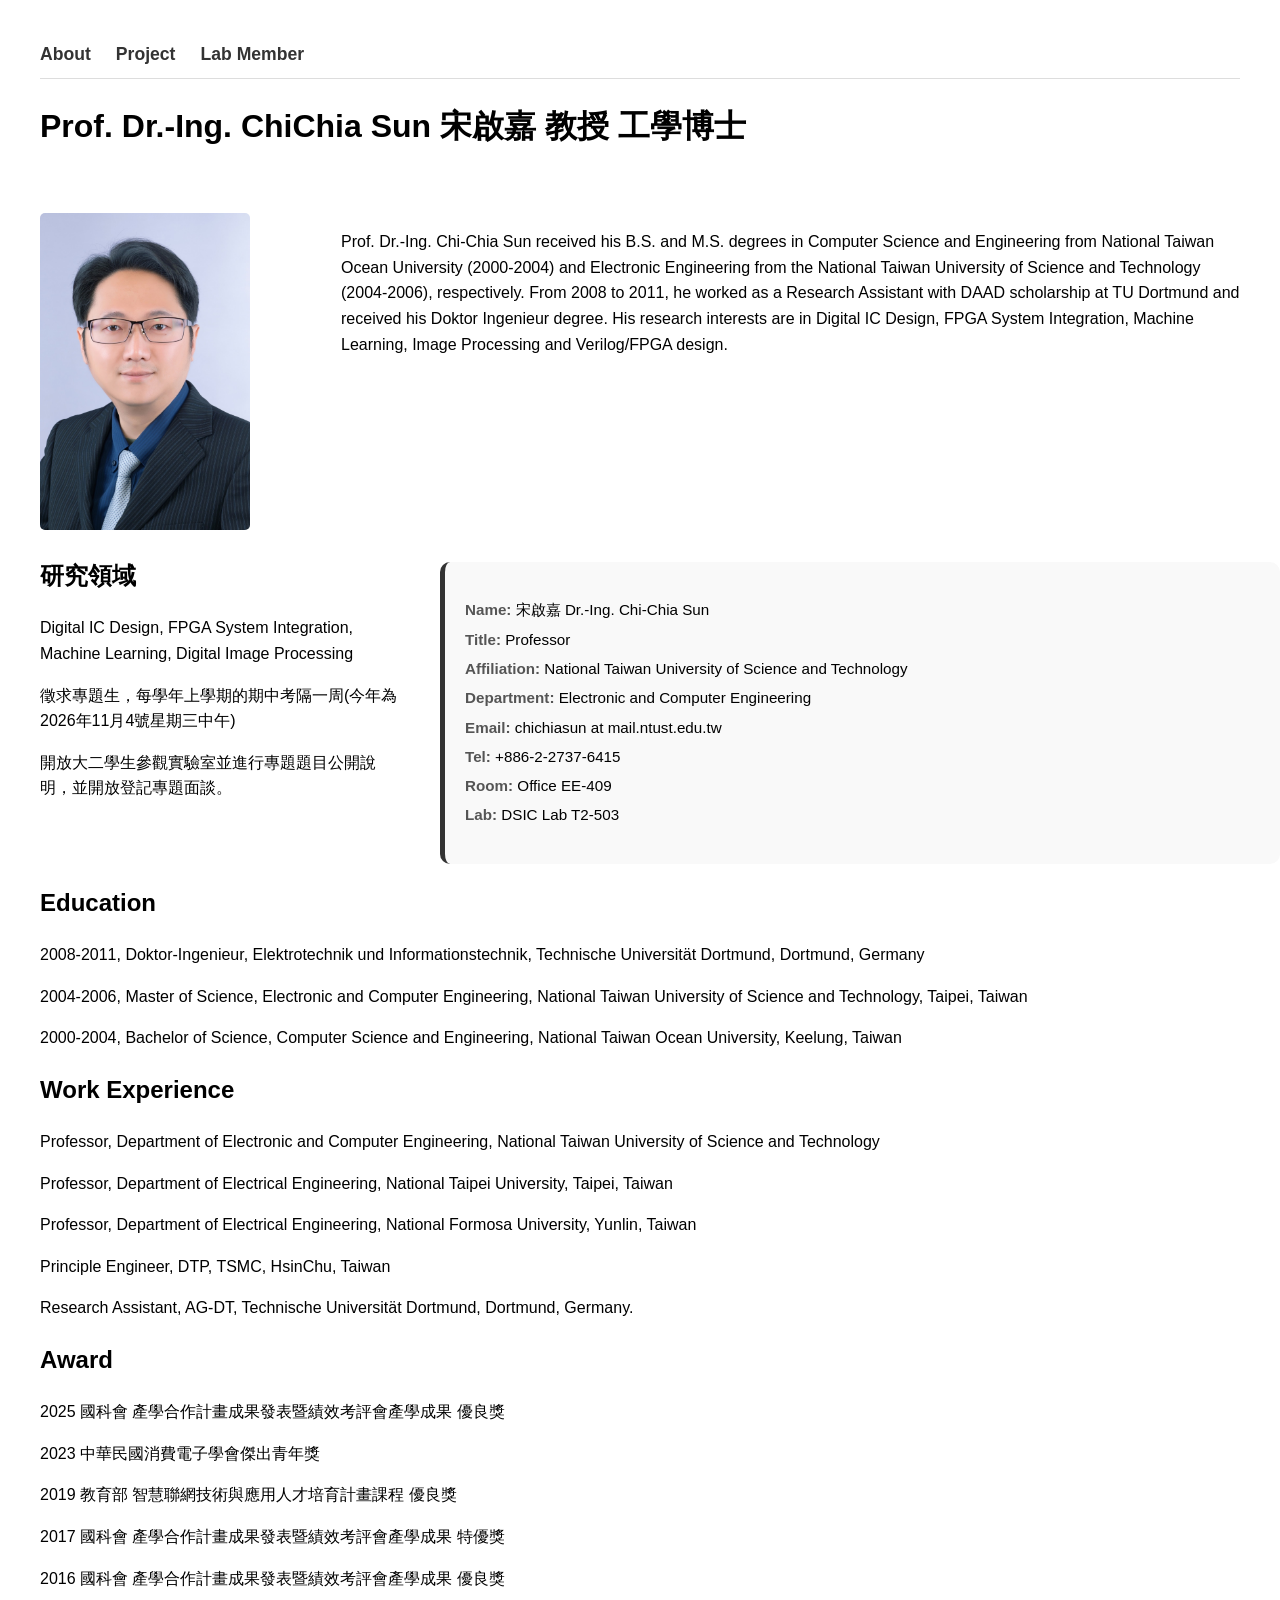
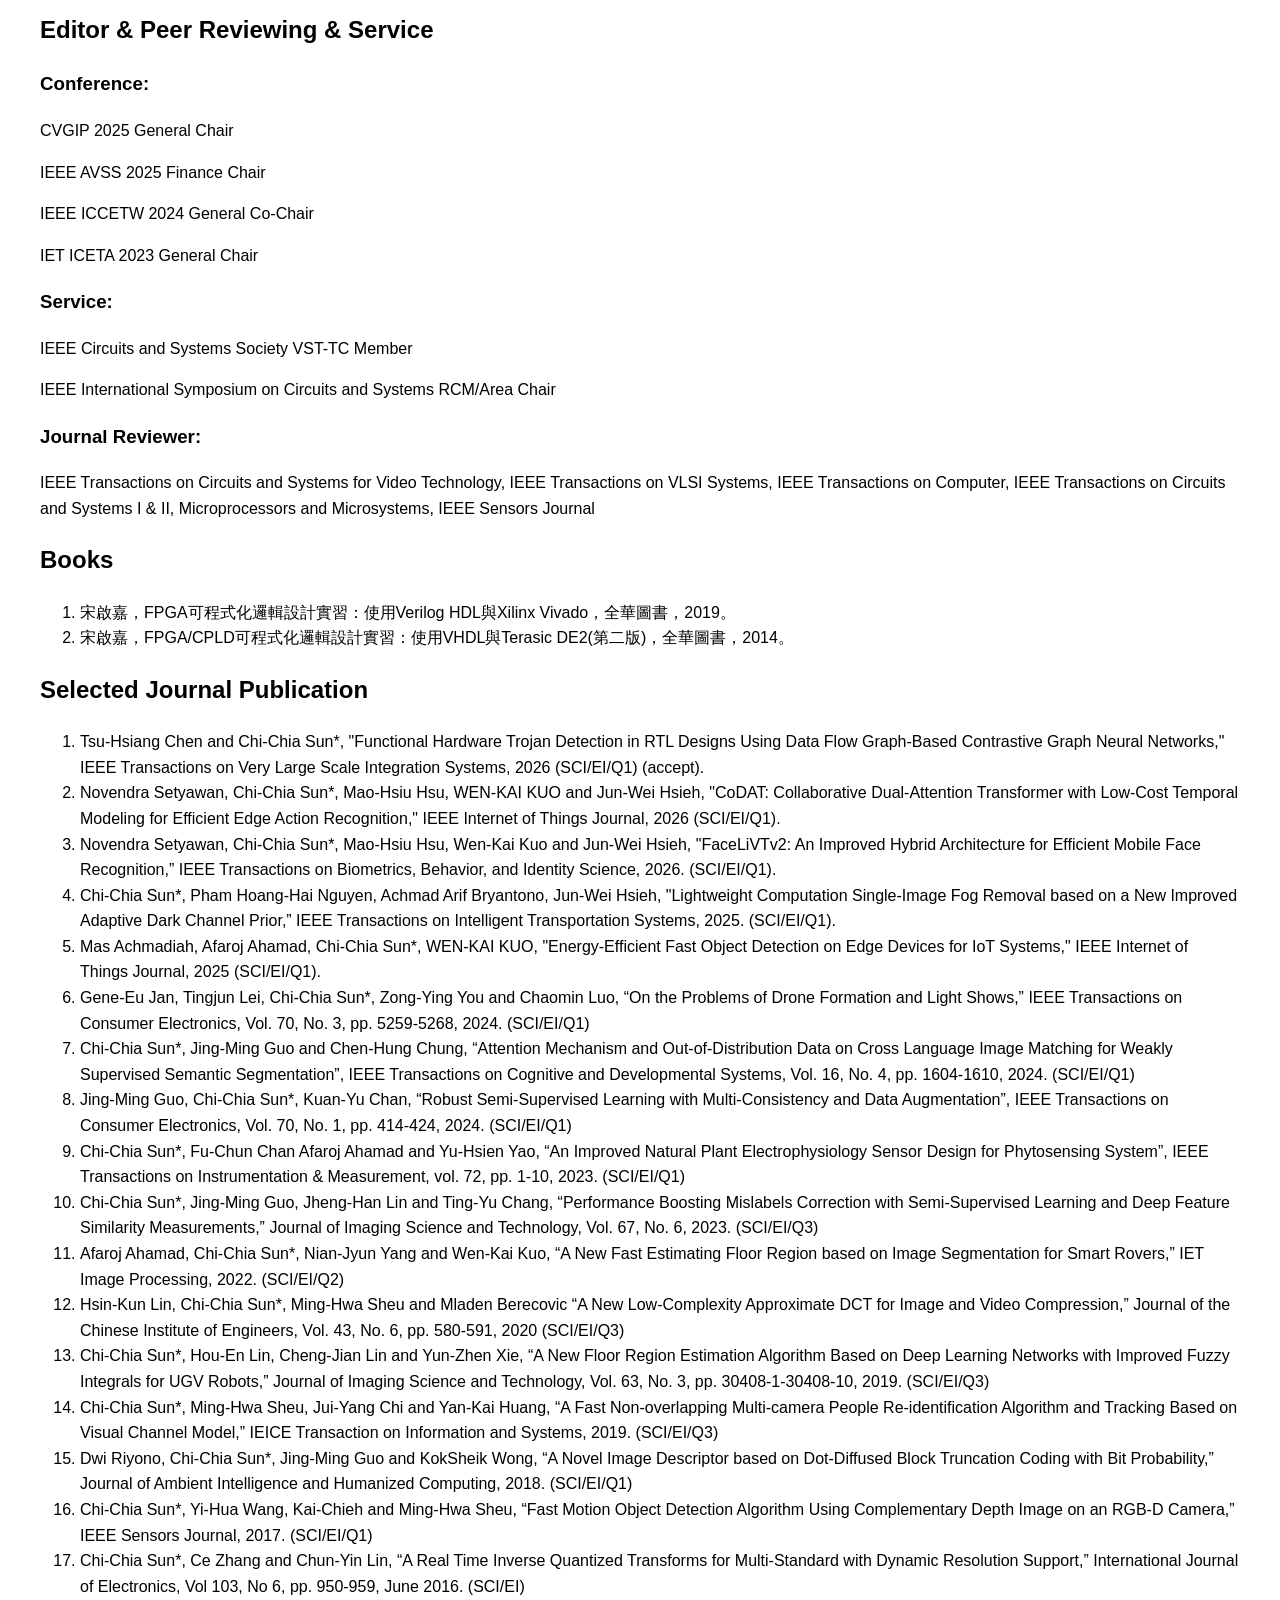
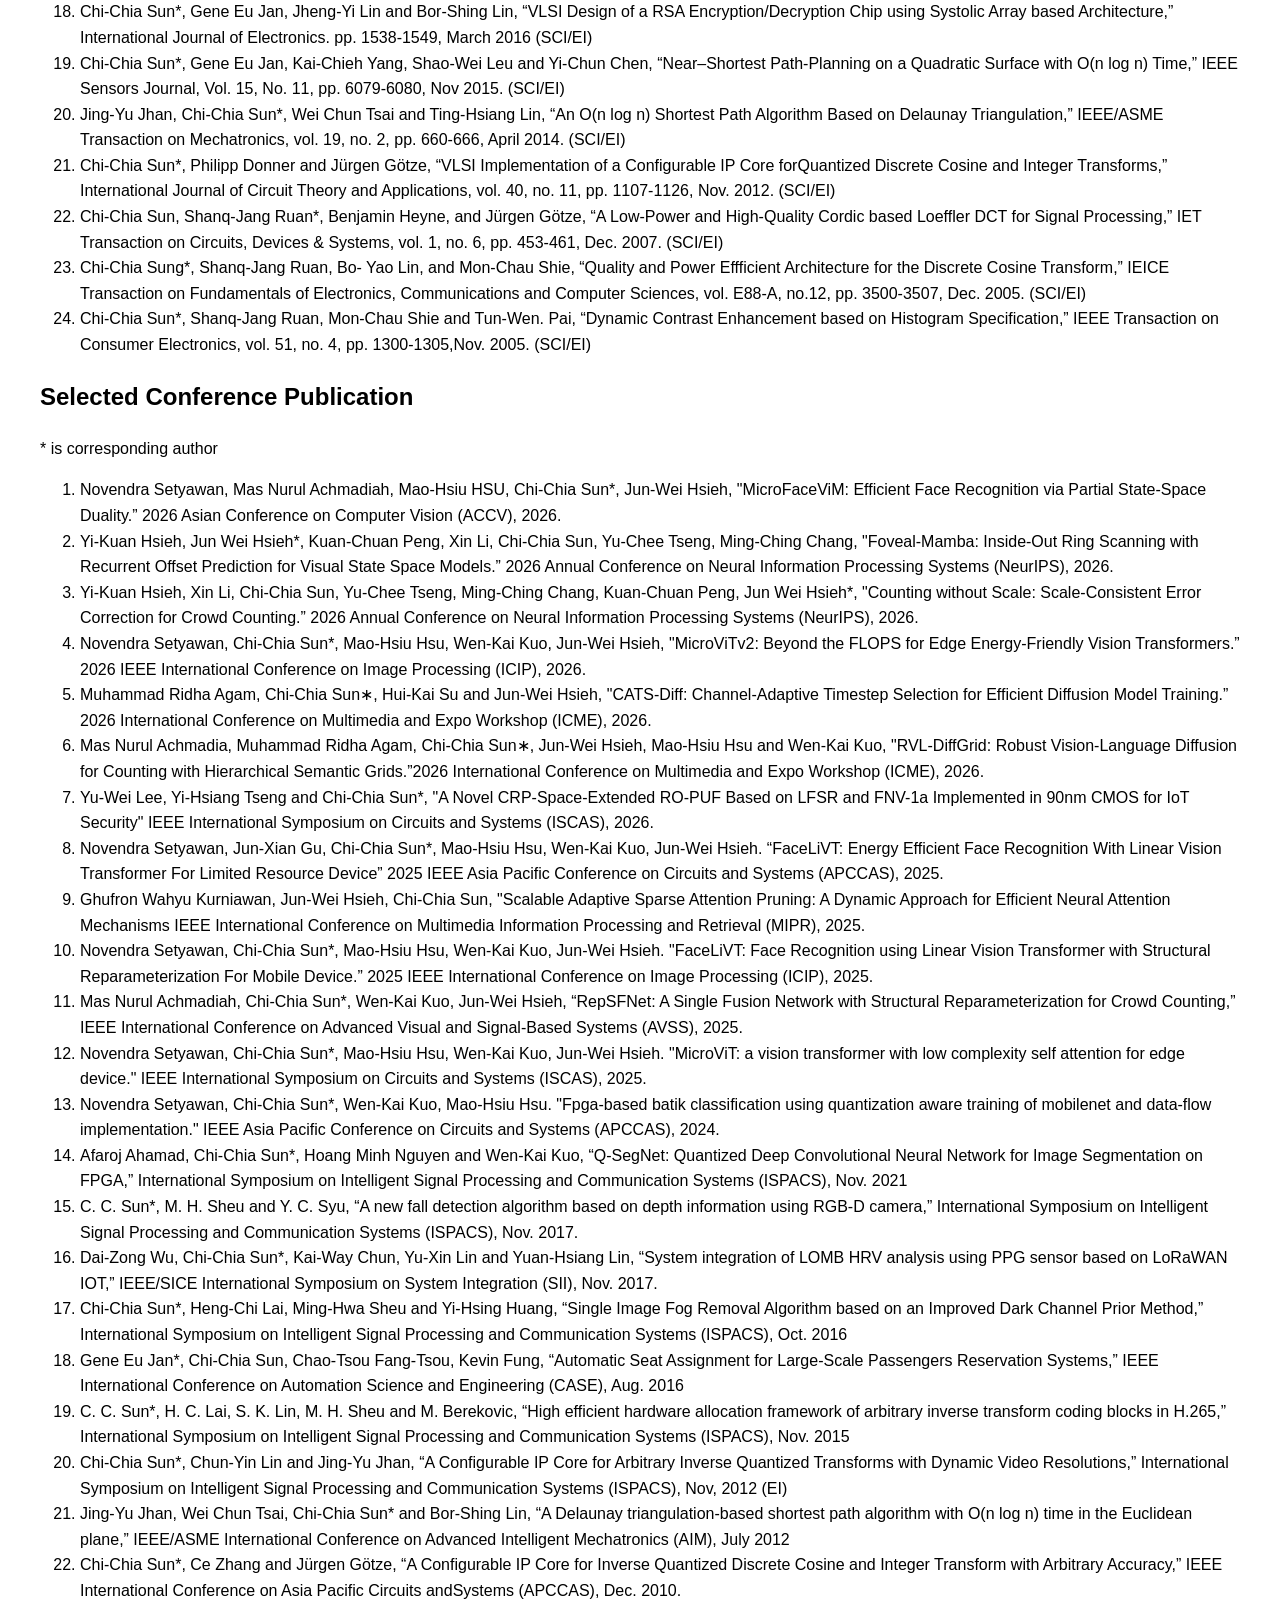
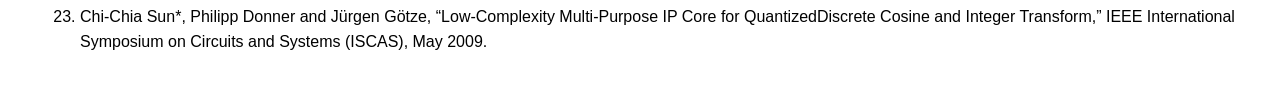
==== index.html @ ba903785 "Update index.html" ====
<!DOCTYPE html>
<html lang="zh-Hant">
<head>
    <meta charset="UTF-8">
    <title> 宋啟嘉 - Digital System and IC Design Lab </title>
    <link rel="stylesheet" href="assets/css/style.css">
    <body> 
        <!--跳轉-->
        <nav> 
            <ul> 
                <li> <a href="index.html"> About </a> </li>
                <li> <a href="project.html"> Project </a> </li>
                <li> <a href="LabMember.html"> Lab Member </a>  </li>
            </ul>
        </nav>
        <header> 
            <h1> Prof. Dr.-Ing. ChiChia Sun 宋啟嘉 教授 工學博士 </h1>
        </header>
        <!-- Prof Introduction & Photo -->
        <section id="Introduction"> 
            <div class="flex-container"> 
                <div class="photo-side">
                    <img src="assets/img/photo.jpg" alt="professor">
                </div>
                <div class="text"> 
                    <p> 
                        Prof. Dr.-Ing. Chi-Chia Sun received his B.S. and M.S. degrees in Computer Science and Engineering from National Taiwan Ocean University (2000-2004) and Electronic Engineering from the National Taiwan University of Science and Technology (2004-2006), respectively. From 2008 to 2011, he worked as a Research Assistant with DAAD scholarship at TU Dortmund and received his Doktor Ingenieur degree. His research interests are in Digital IC Design, FPGA System Integration, Machine Learning, Image Processing and Verilog/FPGA design.
                    </p>
                </div>
            </div>
            
            
        </section>

        <div class="Layout-Wapper">
            <scetion class="Research-Session">
                <div>
                    <h2> 研究領域 </h2>
                    <p> Digital IC Design, FPGA System Integration, Machine Learning, Digital Image Processing</p>   
                    <p>徵求專題生，每學年上學期的期中考隔一周(今年為2026年11月4號星期三中午)</p> 
                    <p>開放大二學生參觀實驗室並進行專題題目公開說明，並開放登記專題面談。</p> 
                </div>
            </scetion>

            <section class="Info">
                <div class="contact-card">
                    <ul>
                        <li> <strong> Name: </strong> 宋啟嘉 Dr.-Ing. Chi-Chia Sun </li>
                        <li> <strong> Title: </strong> Professor </li>
                        <li> <strong> Affiliation: </strong> National Taiwan University of Science and Technology </li>
                        <li> <strong> Department: </strong> Electronic and Computer Engineering  </li>
                        <li> <strong> Email: </strong> chichiasun at mail.ntust.edu.tw </li>
                        <li> <strong> Tel: </strong> +886-2-2737-6415 </li>
                        <li> <strong> Room: </strong> Office EE-409 </li>
                        <li> <strong> Lab: </strong> DSIC Lab T2-503 </li>
                    </ul>
                </div>
            </section>
        </div>

        <section id="other">
            <div>
                <h2> Education </h2> 
                <p> 2008-2011, Doktor-Ingenieur, Elektrotechnik und Informationstechnik, Technische Universität Dortmund, Dortmund, Germany </p>
                <p> 2004-2006, Master of Science, Electronic and Computer Engineering, National Taiwan University of Science and Technology, Taipei, Taiwan </p>
                <p> 2000-2004, Bachelor of Science, Computer Science and Engineering, National Taiwan Ocean University, Keelung, Taiwan </p>
            </div>
            <div>
                <h2> Work Experience </h2>
                <p> Professor, Department of Electronic and Computer Engineering, National Taiwan University of Science and Technology </p>
                <p> Professor, Department of Electrical Engineering, National Taipei University, Taipei, Taiwan </p>
                <p> Professor, Department of Electrical Engineering, National Formosa University, Yunlin, Taiwan</p>
                <p> Principle Engineer, DTP, TSMC, HsinChu, Taiwan </p>
                <p> Research Assistant, AG-DT, Technische Universität Dortmund, Dortmund, Germany.</p>
            </div>
            <div>
                <h2> Award </h2>
                <p> 2025 國科會 產學合作計畫成果發表暨績效考評會產學成果 優良獎 </p>
                <p> 2023 中華民國消費電子學會傑出青年獎 </p>
                <p> 2019 教育部 智慧聯網技術與應用人才培育計畫課程 優良獎 </p>
                <p> 2017 國科會 產學合作計畫成果發表暨績效考評會產學成果 特優獎 </p>
                <p> 2016 國科會 產學合作計畫成果發表暨績效考評會產學成果 優良獎 </p>
            </div>
            <div>
                <h2> Editor & Peer Reviewing & Service </h2>
                <h3> Conference: </h3>
                <p> CVGIP 2025 General Chair </p>
                <p> IEEE AVSS 2025 Finance Chair </p>
                <p> IEEE ICCETW 2024 General Co-Chair </p>
                <p> IET ICETA 2023 General Chair </p>
                <h3> Service: </h3>
                <p> IEEE Circuits and Systems Society VST-TC Member </p>
                <p> IEEE International Symposium on Circuits and Systems RCM/Area Chair </p>
                <h3> Journal Reviewer: </h3>
                <p> IEEE Transactions on Circuits and Systems for Video Technology, IEEE Transactions on VLSI Systems, IEEE Transactions on Computer, IEEE Transactions on Circuits and Systems I & II, Microprocessors and Microsystems, IEEE Sensors Journal </p>
            </div>
            <div>
                <h2> Books </h2>
                <ol>
                    <li> 宋啟嘉，FPGA可程式化邏輯設計實習：使用Verilog HDL與Xilinx Vivado，全華圖書，2019。 </li>
                    <li> 宋啟嘉，FPGA/CPLD可程式化邏輯設計實習：使用VHDL與Terasic DE2(第二版)，全華圖書，2014。 </li>
                </ol>
            </div>
            <div>
                <h2> Selected Journal Publication </h2>
                <ol>
                    <li> Tsu-Hsiang Chen and Chi-Chia Sun*, "Functional Hardware Trojan Detection in RTL Designs Using Data Flow Graph-Based Contrastive Graph Neural Networks," IEEE Transactions on Very Large Scale Integration Systems, 2026 (SCI/EI/Q1) (accept). </li>
                    <li> Novendra Setyawan, Chi-Chia Sun*, Mao-Hsiu Hsu, WEN-KAI KUO and Jun-Wei Hsieh, "CoDAT: Collaborative Dual-Attention Transformer with Low-Cost Temporal Modeling for Efficient Edge Action Recognition," IEEE Internet of Things Journal, 2026 (SCI/EI/Q1). </li>
                    <li> Novendra Setyawan, Chi-Chia Sun*, Mao-Hsiu Hsu, Wen-Kai Kuo and Jun-Wei Hsieh, "FaceLiVTv2: An Improved Hybrid Architecture for Efficient Mobile Face Recognition,” IEEE Transactions on Biometrics, Behavior, and Identity Science, 2026. (SCI/EI/Q1). </li>
                    <li> Chi-Chia Sun*, Pham Hoang-Hai Nguyen, Achmad Arif Bryantono, Jun-Wei Hsieh, "Lightweight Computation Single-Image Fog Removal based on a New Improved Adaptive Dark Channel Prior,” IEEE Transactions on Intelligent Transportation Systems, 2025. (SCI/EI/Q1).  </li>
                    <li> Mas Achmadiah, Afaroj Ahamad, Chi-Chia Sun*, WEN-KAI KUO, "Energy-Efficient Fast Object Detection on Edge Devices for IoT Systems," IEEE Internet of Things Journal, 2025 (SCI/EI/Q1). </li>
                    <li> Gene-Eu Jan, Tingjun Lei, Chi-Chia Sun*, Zong-Ying You and Chaomin Luo, “On the Problems of Drone Formation and Light Shows,” IEEE Transactions on Consumer Electronics, Vol. 70, No. 3, pp. 5259-5268, 2024. (SCI/EI/Q1)</li>
                    <li> Chi-Chia Sun*, Jing-Ming Guo and Chen-Hung Chung, “Attention Mechanism and Out-of-Distribution Data on Cross Language Image Matching for Weakly Supervised Semantic Segmentation”, IEEE Transactions on Cognitive and Developmental Systems, Vol. 16, No. 4, pp. 1604-1610, 2024. (SCI/EI/Q1) </li>
                    <li> Jing-Ming Guo, Chi-Chia Sun*, Kuan-Yu Chan, “Robust Semi-Supervised Learning with Multi-Consistency and Data Augmentation”, IEEE Transactions on Consumer Electronics, Vol. 70, No. 1, pp. 414-424, 2024. (SCI/EI/Q1)</li>
                    <li> Chi-Chia Sun*, Fu-Chun Chan Afaroj Ahamad and Yu-Hsien Yao, “An Improved Natural Plant Electrophysiology Sensor Design for Phytosensing System”, IEEE Transactions on Instrumentation & Measurement, vol. 72, pp. 1-10, 2023. (SCI/EI/Q1)</li>
                    <li> Chi-Chia Sun*, Jing-Ming Guo, Jheng-Han Lin and Ting-Yu Chang, “Performance Boosting Mislabels Correction with Semi-Supervised Learning and Deep Feature Similarity Measurements,” Journal of Imaging Science and Technology, Vol. 67, No. 6, 2023. (SCI/EI/Q3) </li>
                    <li> Afaroj Ahamad, Chi-Chia Sun*, Nian-Jyun Yang and Wen-Kai Kuo, “A New Fast Estimating Floor Region based on Image Segmentation for Smart Rovers,” IET Image Processing, 2022. (SCI/EI/Q2)</li>
                    <li> Hsin-Kun Lin, Chi-Chia Sun*, Ming-Hwa Sheu and Mladen Berecovic “A New Low-Complexity Approximate DCT for Image and Video Compression,” Journal of the Chinese Institute of Engineers, Vol. 43, No. 6, pp. 580-591, 2020 (SCI/EI/Q3)</li>
                    <li> Chi-Chia Sun*, Hou-En Lin, Cheng-Jian Lin and Yun-Zhen Xie, “A New Floor Region Estimation Algorithm Based on Deep Learning Networks with Improved Fuzzy Integrals for UGV Robots,” Journal of Imaging Science and Technology, Vol. 63, No. 3, pp. 30408-1-30408-10, 2019. (SCI/EI/Q3)</li>
                    <li> Chi-Chia Sun*, Ming-Hwa Sheu, Jui-Yang Chi and Yan-Kai Huang, “A Fast Non-overlapping Multi-camera People Re-identification Algorithm and Tracking Based on Visual Channel Model,” IEICE Transaction on Information and Systems, 2019. (SCI/EI/Q3)</li>
                    <li> Dwi Riyono, Chi-Chia Sun*, Jing-Ming Guo and KokSheik Wong, “A Novel Image Descriptor based on Dot-Diffused Block Truncation Coding with Bit Probability,” Journal of Ambient Intelligence and Humanized Computing, 2018. (SCI/EI/Q1) </li>
                    <li> Chi-Chia Sun*, Yi-Hua Wang, Kai-Chieh and Ming-Hwa Sheu, “Fast Motion Object Detection Algorithm Using Complementary Depth Image on an RGB-D Camera,” IEEE Sensors Journal, 2017. (SCI/EI/Q1)</li>
                    <li> Chi-Chia Sun*, Ce Zhang and Chun-Yin Lin, “A Real Time Inverse Quantized Transforms for Multi-Standard with Dynamic Resolution Support,” International Journal of Electronics, Vol 103, No 6, pp. 950-959, June 2016. (SCI/EI) </li>
                    <li> Chi-Chia Sun*, Gene Eu Jan, Jheng-Yi Lin and Bor-Shing Lin, “VLSI Design of a RSA Encryption/Decryption Chip using Systolic Array based Architecture,” International Journal of Electronics. pp. 1538-1549, March 2016 (SCI/EI)</li>
                    <li> Chi-Chia Sun*, Gene Eu Jan, Kai-Chieh Yang, Shao-Wei Leu and Yi-Chun Chen, “Near–Shortest Path-Planning on a Quadratic Surface with O(n log n) Time,” IEEE Sensors Journal, Vol. 15, No. 11, pp. 6079-6080, Nov 2015. (SCI/EI)</li>
                    <li> Jing-Yu Jhan, Chi-Chia Sun*, Wei Chun Tsai and Ting-Hsiang Lin, “An O(n log n) Shortest Path Algorithm Based on Delaunay Triangulation,” IEEE/ASME Transaction on Mechatronics, vol. 19, no. 2, pp. 660-666, April 2014. (SCI/EI)</li>
                    <li> Chi-Chia Sun*, Philipp Donner and Jürgen Götze, “VLSI Implementation of a Configurable IP Core forQuantized Discrete Cosine and Integer Transforms,” International Journal of Circuit Theory and Applications, vol. 40, no. 11, pp. 1107-1126, Nov. 2012. (SCI/EI)</li>
                    <li> Chi-Chia Sun, Shanq-Jang Ruan*, Benjamin Heyne, and Jürgen Götze, “A Low-Power and High-Quality Cordic based Loeffler DCT for Signal Processing,” IET Transaction on Circuits, Devices & Systems, vol. 1, no. 6, pp. 453-461, Dec. 2007. (SCI/EI)</li>
                    <li> Chi-Chia Sung*, Shanq-Jang Ruan, Bo- Yao Lin, and Mon-Chau Shie, “Quality and Power Effficient Architecture for the Discrete Cosine Transform,” IEICE Transaction on Fundamentals of Electronics, Communications and Computer Sciences, vol. E88-A, no.12, pp. 3500-3507, Dec. 2005. (SCI/EI)</li>
                    <li> Chi-Chia Sun*, Shanq-Jang Ruan, Mon-Chau Shie and Tun-Wen. Pai, “Dynamic Contrast Enhancement based on Histogram Specification,” IEEE Transaction on Consumer Electronics, vol. 51, no. 4, pp. 1300-1305,Nov. 2005. (SCI/EI) </li>
                </ol>
                <h2> Selected Conference Publication </h2>
                <p> * is corresponding author </p>
                <ol>

<li> Novendra Setyawan, Mas Nurul Achmadiah, Mao-Hsiu HSU, Chi-Chia Sun*, Jun-Wei Hsieh, "MicroFaceViM: Efficient Face Recognition via Partial State-Space Duality.” 2026 Asian Conference on Computer Vision (ACCV), 2026. </li>
<li>Yi-Kuan Hsieh, Jun Wei Hsieh*, Kuan-Chuan Peng, Xin Li, Chi-Chia Sun, Yu-Chee Tseng, Ming-Ching Chang, "Foveal-Mamba: Inside-Out Ring Scanning with Recurrent Offset Prediction for Visual State Space Models.” 2026 Annual Conference on Neural Information Processing Systems (NeurIPS), 2026. </li>                    
<li>Yi-Kuan Hsieh, Xin Li, Chi-Chia Sun, Yu-Chee Tseng, Ming-Ching Chang, Kuan-Chuan Peng, Jun Wei Hsieh*, "Counting without Scale: Scale-Consistent Error Correction for Crowd Counting.” 2026 Annual Conference on Neural Information Processing Systems (NeurIPS), 2026. </li>
                    <li> Novendra Setyawan, Chi-Chia Sun*, Mao-Hsiu Hsu, Wen-Kai Kuo, Jun-Wei Hsieh, "MicroViTv2: Beyond the FLOPS for Edge Energy-Friendly Vision Transformers.” 2026 IEEE International Conference on Image Processing (ICIP), 2026. </li>
                    <li> Muhammad Ridha Agam, Chi-Chia Sun∗, Hui-Kai Su and Jun-Wei Hsieh, "CATS-Diff: Channel-Adaptive Timestep Selection for Efficient Diffusion Model Training.”2026 International Conference on Multimedia and Expo Workshop (ICME), 2026. </li>
                    <li> Mas Nurul Achmadia, Muhammad Ridha Agam, Chi-Chia Sun∗, Jun-Wei Hsieh, Mao-Hsiu Hsu and Wen-Kai Kuo, "RVL-DiffGrid: Robust Vision-Language Diffusion for Counting with Hierarchical Semantic Grids.”2026 International Conference on Multimedia and Expo Workshop (ICME), 2026. </li>
                    <li> Yu-Wei Lee, Yi-Hsiang Tseng and Chi-Chia Sun*, "A Novel CRP-Space-Extended RO-PUF Based on LFSR and FNV-1a Implemented in 90nm CMOS for IoT Security" IEEE International Symposium on Circuits and Systems (ISCAS), 2026.  </li>
                    <li> Novendra Setyawan, Jun-Xian Gu, Chi-Chia Sun*,  Mao-Hsiu Hsu, Wen-Kai Kuo, Jun-Wei Hsieh. “FaceLiVT: Energy Efficient Face Recognition With Linear Vision Transformer For Limited Resource Device”  2025 IEEE Asia Pacific Conference on Circuits and Systems (APCCAS), 2025. </li>
                    <li> Ghufron Wahyu Kurniawan, Jun-Wei Hsieh, Chi-Chia Sun, "Scalable Adaptive Sparse Attention Pruning: A Dynamic Approach for Efficient Neural Attention Mechanisms IEEE International Conference on Multimedia Information Processing and Retrieval (MIPR), 2025. </li>
                    <li> Novendra Setyawan, Chi-Chia Sun*, Mao-Hsiu Hsu, Wen-Kai Kuo, Jun-Wei Hsieh. "FaceLiVT: Face Recognition using Linear Vision Transformer with Structural Reparameterization For Mobile Device.” 2025 IEEE International Conference on Image Processing (ICIP), 2025. </li>
                    <li> Mas Nurul Achmadiah, Chi-Chia Sun*, Wen-Kai Kuo, Jun-Wei Hsieh, “RepSFNet: A Single Fusion Network with Structural Reparameterization for Crowd Counting,” IEEE International Conference on Advanced Visual and Signal-Based Systems (AVSS), 2025. </li>
                    <li> Novendra Setyawan, Chi-Chia Sun*,  Mao-Hsiu Hsu, Wen-Kai Kuo, Jun-Wei Hsieh. "MicroViT: a vision transformer with low complexity self attention for edge device." IEEE International Symposium on Circuits and Systems (ISCAS), 2025. </li>
                    <li> Novendra Setyawan, Chi-Chia Sun*, Wen-Kai Kuo, Mao-Hsiu Hsu. "Fpga-based batik classification using quantization aware training of mobilenet and data-flow implementation." IEEE Asia Pacific Conference on Circuits and Systems (APCCAS), 2024. </li>
                    <li> Afaroj Ahamad, Chi-Chia Sun*, Hoang Minh Nguyen and Wen-Kai Kuo, “Q-SegNet: Quantized Deep Convolutional Neural Network for Image Segmentation on FPGA,” International Symposium on Intelligent Signal Processing and Communication Systems (ISPACS), Nov. 2021  </li>
                    <li> C. C. Sun*, M. H. Sheu and Y. C. Syu, “A new fall detection algorithm based on depth information using RGB-D camera,” International Symposium on Intelligent Signal Processing and Communication Systems (ISPACS), Nov. 2017.</li>
                    <li> Dai-Zong Wu, Chi-Chia Sun*, Kai-Way Chun, Yu-Xin Lin and Yuan-Hsiang Lin, “System integration of LOMB HRV analysis using PPG sensor based on LoRaWAN IOT,” IEEE/SICE International Symposium on System Integration (SII), Nov. 2017.</li>
                    <li> Chi-Chia Sun*, Heng-Chi Lai, Ming-Hwa Sheu and Yi-Hsing Huang, “Single Image Fog Removal Algorithm based on an Improved Dark Channel Prior Method,” International Symposium on Intelligent Signal Processing and Communication Systems (ISPACS), Oct. 2016  </li>
                    <li> Gene Eu Jan*, Chi-Chia Sun, Chao-Tsou Fang-Tsou, Kevin Fung, “Automatic Seat Assignment for Large-Scale Passengers Reservation Systems,”  IEEE International Conference on Automation Science and Engineering (CASE), Aug. 2016 </li>
                    <li> C. C. Sun*, H. C. Lai, S. K. Lin, M. H. Sheu and M. Berekovic, “High efficient hardware allocation framework of arbitrary inverse transform coding blocks in H.265,” International Symposium on Intelligent Signal Processing and Communication Systems (ISPACS), Nov. 2015</li>
                    <li> Chi-Chia Sun*, Chun-Yin Lin and Jing-Yu Jhan, “A Configurable IP Core for Arbitrary Inverse Quantized Transforms with Dynamic Video Resolutions,” International Symposium on Intelligent Signal Processing and Communication Systems  (ISPACS), Nov, 2012 (EI)</li>
                    <li> Jing-Yu Jhan, Wei Chun Tsai, Chi-Chia Sun* and Bor-Shing Lin, “A Delaunay triangulation-based shortest path algorithm with O(n log n) time in the Euclidean plane,” IEEE/ASME International Conference on Advanced Intelligent Mechatronics (AIM), July 2012 </li>
                    <li> Chi-Chia Sun*, Ce Zhang and  Jürgen Götze, “A Configurable IP Core for Inverse Quantized Discrete Cosine and Integer Transform with Arbitrary Accuracy,” IEEE International Conference on Asia Pacific Circuits andSystems (APCCAS), Dec. 2010. </li>
                    <li> Chi-Chia Sun*, Philipp Donner and Jürgen Götze, “Low-Complexity Multi-Purpose IP Core for QuantizedDiscrete Cosine and Integer Transform,” IEEE International Symposium on Circuits and Systems (ISCAS), May 2009.</li>

                </ol>
            </div>
        </section>
    </body>



</head>
</html>
---- assets/css/style.css ----
/* -- setting -- */
body {
    font-family: 'Helvetica', sans-serif;
    line-height: 1.6;
    max-width: 1200px;
    margin: auto;
    padding: 20px;
}

nav ul {
    display: flex;
    list-style: none;
    padding: 0;
}

nav ul li {
    margin-right: 20px;
}

header {
    border-bottom: 2px;
    solid #333;
    padding-bottom: 20px;

}

section {
    margin-top:20px;
}

.flex-container {
    display: flex;
    gap: 1px;
    align-items: flex-start;
}

.photo-side {
    flex: 0 0 300px;
}

.photo-side img {
    width:70%;
    height: auto;
    border-radius: 5px;
}

.text {
    flex:1;
}

.Layout-Wapper {
    display: flex;
    gap: 40px;
    align-items: flex-start;
}

.Research-Session {
    flex: 0 0 30%;
}

.Info {
     flex: 0 0 70%;
}

.contact-card {
    background-color: #f9f9f9;
    padding: 20px;
    border-radius: 10px;
    border-left: 5px solid #333;
    margin-top:5px;
}

.contact-card ul {
    list-style: none;
    padding:0;
}

.contact-card li {
    margin-bottom: 5px;
    font-size: 0.95rem;
}

.contact-card strong {
    display: inline-block;
    /*width: 80px;*/
    color: #555;
}

/*Nav*/
nav ul {
    display: flex;
    list-style:none;
    padding: 0;
    margin: 20px 0;
    border-bottom: 1px solid #ddd;
    padding-bottom: 10px; 
}

nav ul li {
    margin-right: 25px;
}

nav ul li a {
    text-decoration:none;
    color: #333;
    font-weight:600;
    font-size: 1.1rem;
    transition: color 0.3s ease;
}

.SoCProjects {
    display: grid;
    grid-template-columns: repeat(2, 1fr);
    gap: 1px;
}

.SoCProjects img {
    width: 40%;
    height: auto;
    border-radius: 8px;
    display: block;
}
/*SoC Picture*/
.pic1_1 img{
    width: 200px;
    height: auto;
}

.pic1_2 img{
    width: 520px;
    height: auto;
}

.pic1_3 img {
    width: 200px;
    height: auto;
}

.pic1_4 img {
    width: 520px;
    height: auto;
}


.DIC {
    justify-content: center;
    align-items: center;
    display: flex;
    gap:30px;
}

.pic2_1 img {
    width: 300px;
    height: auto;
}

.pic2_2 img {
    width: 400px;
    height: auto;
}

.IoT {
    text-align: center;
}

.IoT_1 img {
    width: 300px;
    height: auto;
}

.IoT_2 img {
    width: 500px;
    height: auto;
}

.IoT_3 img {
    width: 400px;
    height: auto;
}
.IoT_4 img {
    width: 500px;
    height: auto;
}
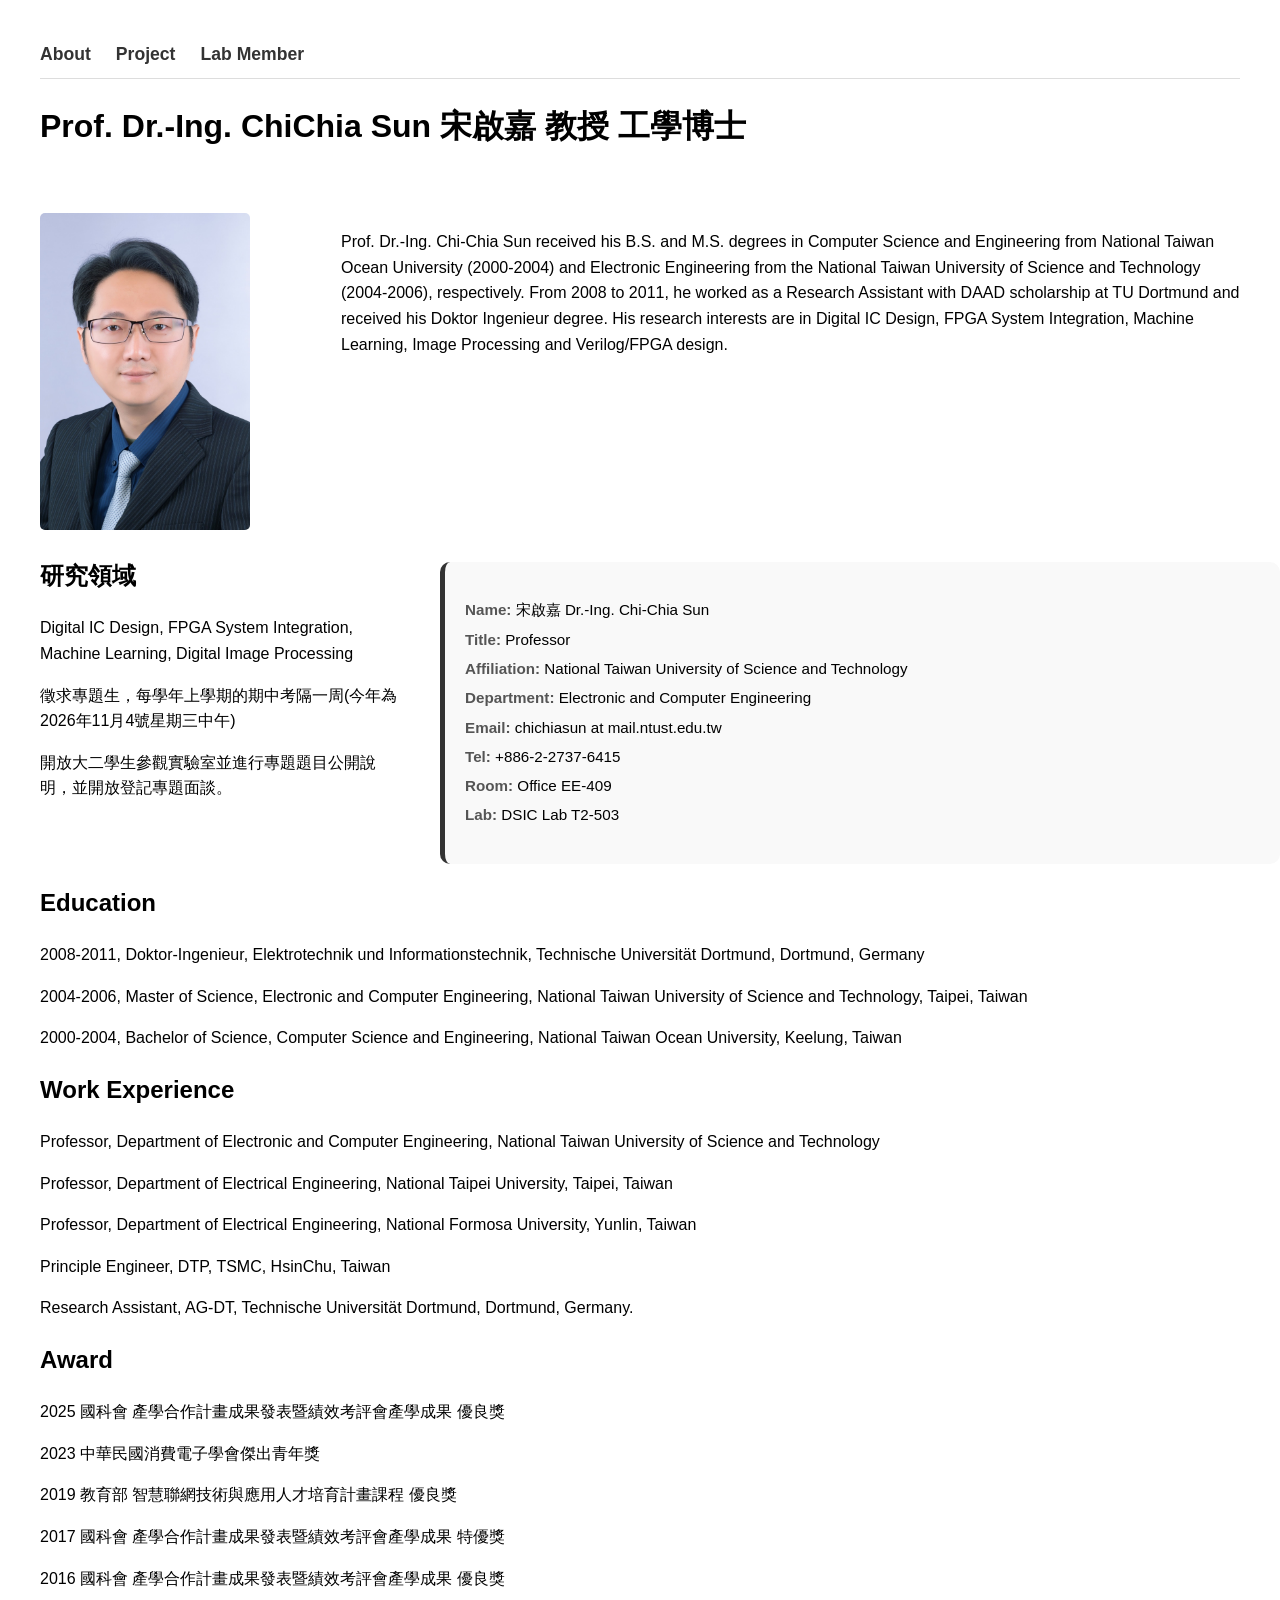
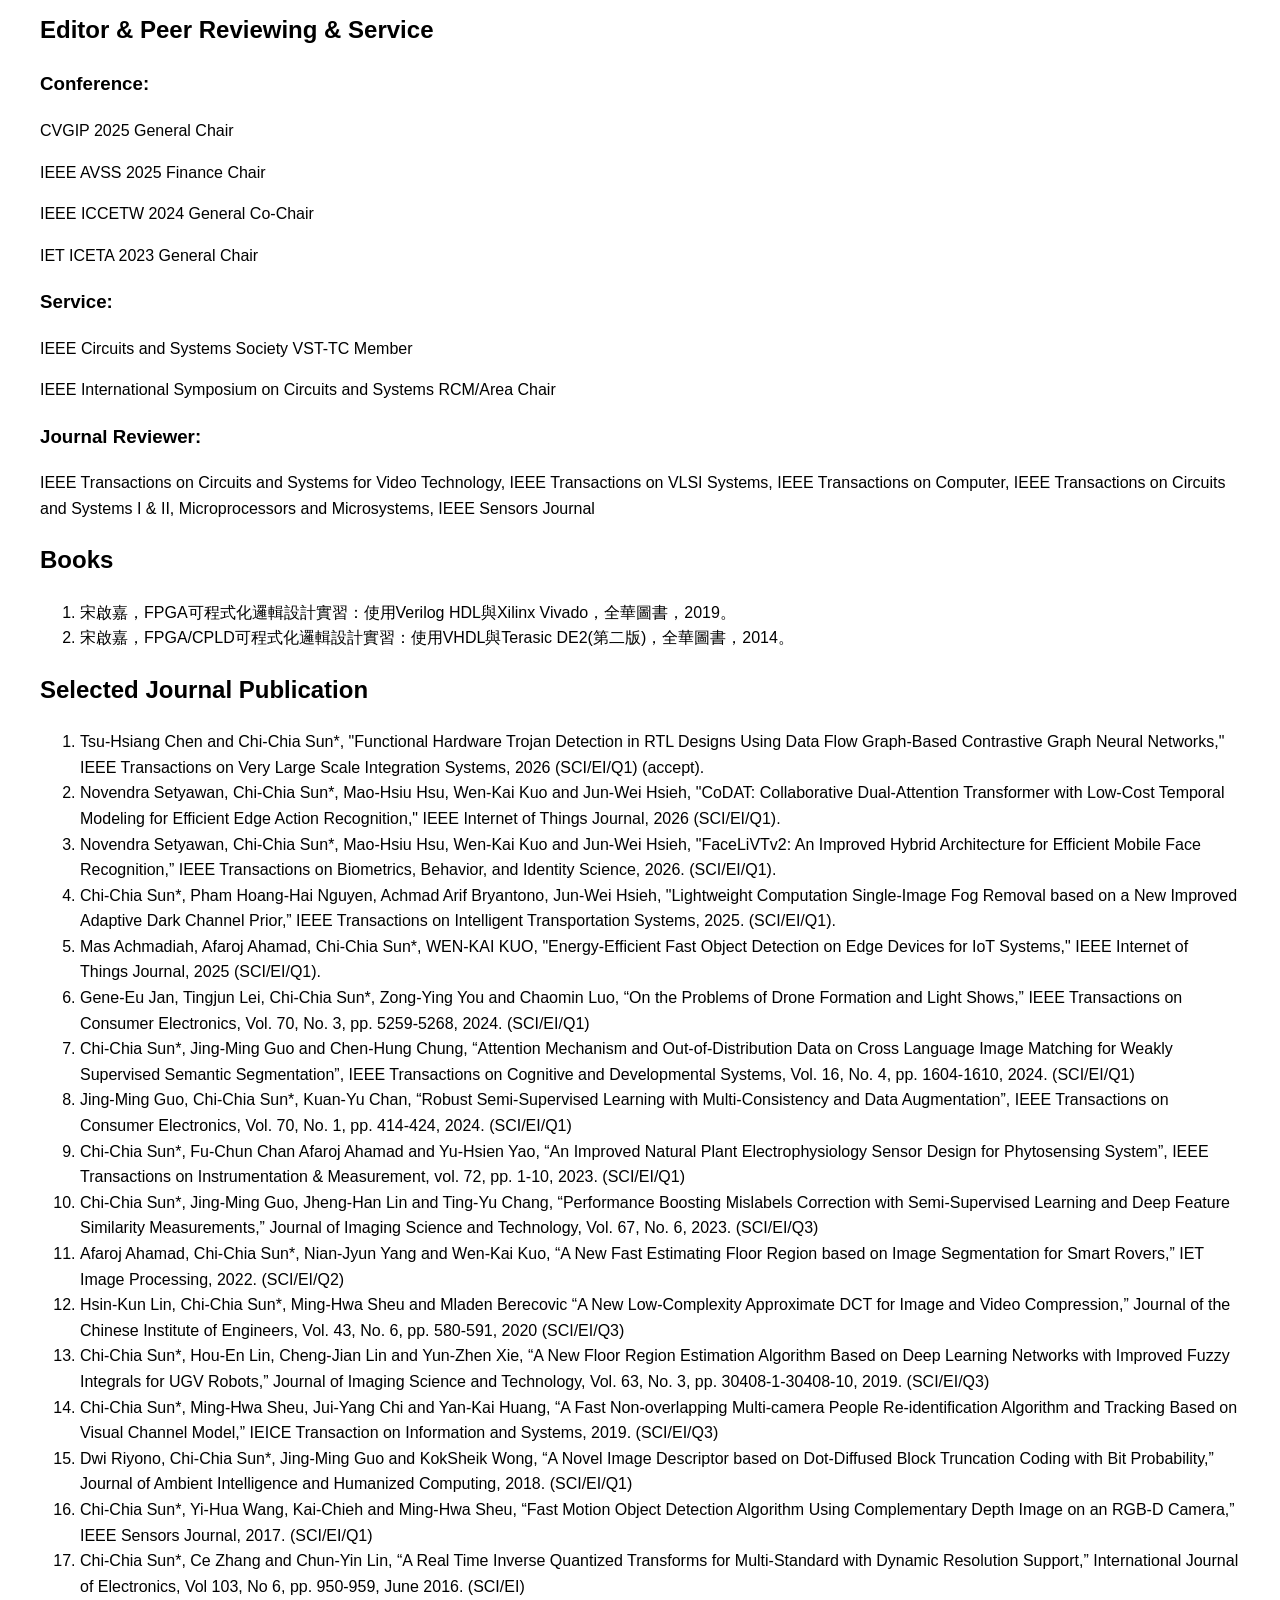
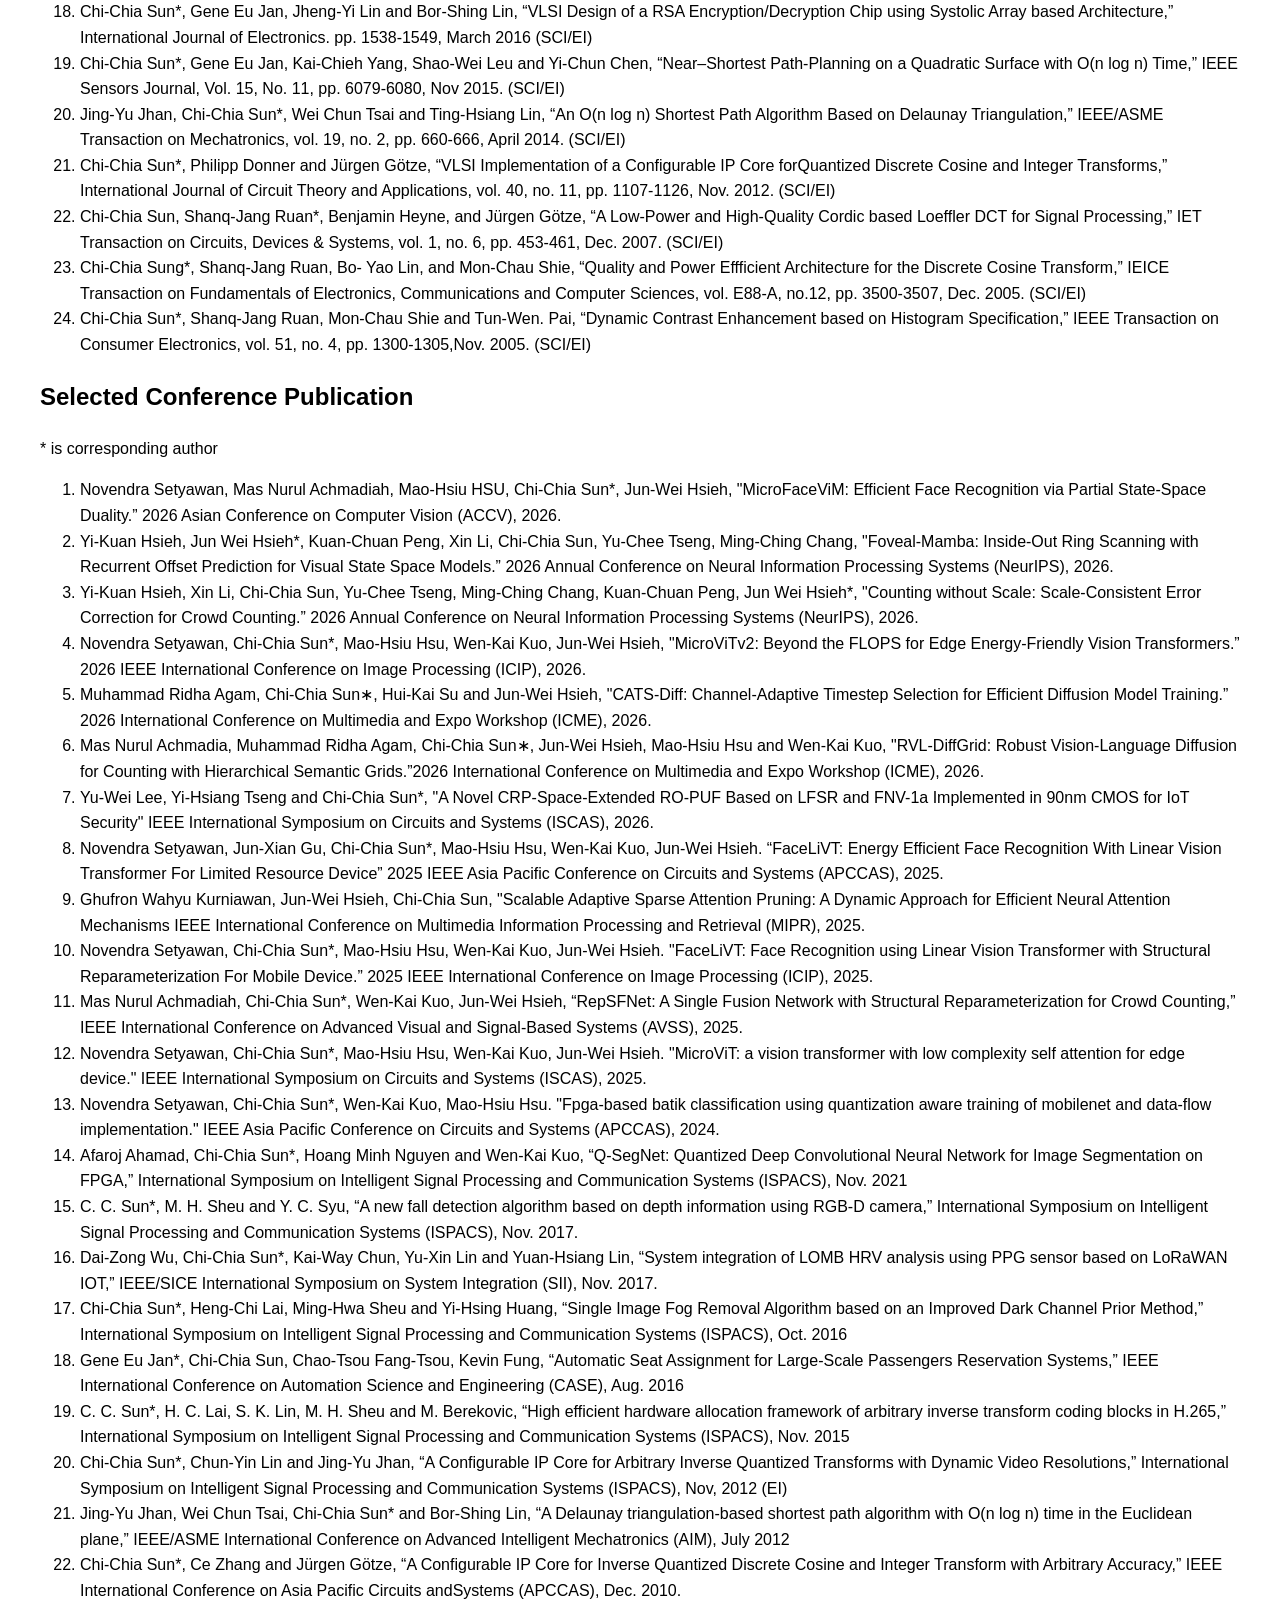
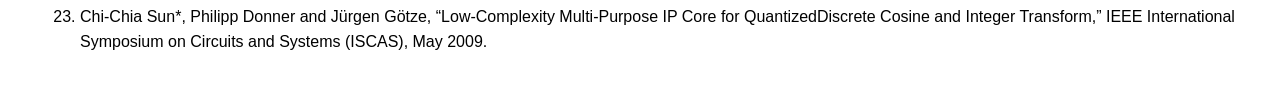
==== commit d98cb909: "Update index.html" ====
--- a/index.html
+++ b/index.html
@@ -104,8 +104,9 @@
             <div>
                 <h2> Selected Journal Publication </h2>
                 <ol>
-                    <li> Tsu-Hsiang Chen and Chi-Chia Sun*, "Functional Hardware Trojan Detection in RTL Designs Using Data Flow Graph-Based Contrastive Graph Neural Networks," IEEE Transactions on Very Large Scale Integration Systems, 2026 (SCI/EI/Q1) (accept). </li>
-                    <li> Novendra Setyawan, Chi-Chia Sun*, Mao-Hsiu Hsu, WEN-KAI KUO and Jun-Wei Hsieh, "CoDAT: Collaborative Dual-Attention Transformer with Low-Cost Temporal Modeling for Efficient Edge Action Recognition," IEEE Internet of Things Journal, 2026 (SCI/EI/Q1). </li>
+
+<li> Tsu-Hsiang Chen and Chi-Chia Sun*, "Functional Hardware Trojan Detection in RTL Designs Using Data Flow Graph-Based Contrastive Graph Neural Networks," IEEE Transactions on Very Large Scale Integration Systems, 2026 (SCI/EI/Q1) (accept). </li>
+<li> Novendra Setyawan, Chi-Chia Sun*, Mao-Hsiu Hsu, Wen-Kai Kuo and Jun-Wei Hsieh, "CoDAT: Collaborative Dual-Attention Transformer with Low-Cost Temporal Modeling for Efficient Edge Action Recognition," IEEE Internet of Things Journal, 2026 (SCI/EI/Q1). </li>
                     <li> Novendra Setyawan, Chi-Chia Sun*, Mao-Hsiu Hsu, Wen-Kai Kuo and Jun-Wei Hsieh, "FaceLiVTv2: An Improved Hybrid Architecture for Efficient Mobile Face Recognition,” IEEE Transactions on Biometrics, Behavior, and Identity Science, 2026. (SCI/EI/Q1). </li>
                     <li> Chi-Chia Sun*, Pham Hoang-Hai Nguyen, Achmad Arif Bryantono, Jun-Wei Hsieh, "Lightweight Computation Single-Image Fog Removal based on a New Improved Adaptive Dark Channel Prior,” IEEE Transactions on Intelligent Transportation Systems, 2025. (SCI/EI/Q1).  </li>
                     <li> Mas Achmadiah, Afaroj Ahamad, Chi-Chia Sun*, WEN-KAI KUO, "Energy-Efficient Fast Object Detection on Edge Devices for IoT Systems," IEEE Internet of Things Journal, 2025 (SCI/EI/Q1). </li>
@@ -136,7 +137,7 @@
 <li> Novendra Setyawan, Mas Nurul Achmadiah, Mao-Hsiu HSU, Chi-Chia Sun*, Jun-Wei Hsieh, "MicroFaceViM: Efficient Face Recognition via Partial State-Space Duality.” 2026 Asian Conference on Computer Vision (ACCV), 2026. </li>
 <li>Yi-Kuan Hsieh, Jun Wei Hsieh*, Kuan-Chuan Peng, Xin Li, Chi-Chia Sun, Yu-Chee Tseng, Ming-Ching Chang, "Foveal-Mamba: Inside-Out Ring Scanning with Recurrent Offset Prediction for Visual State Space Models.” 2026 Annual Conference on Neural Information Processing Systems (NeurIPS), 2026. </li>                    
 <li>Yi-Kuan Hsieh, Xin Li, Chi-Chia Sun, Yu-Chee Tseng, Ming-Ching Chang, Kuan-Chuan Peng, Jun Wei Hsieh*, "Counting without Scale: Scale-Consistent Error Correction for Crowd Counting.” 2026 Annual Conference on Neural Information Processing Systems (NeurIPS), 2026. </li>
-                    <li> Novendra Setyawan, Chi-Chia Sun*, Mao-Hsiu Hsu, Wen-Kai Kuo, Jun-Wei Hsieh, "MicroViTv2: Beyond the FLOPS for Edge Energy-Friendly Vision Transformers.” 2026 IEEE International Conference on Image Processing (ICIP), 2026. </li>
+<li> Novendra Setyawan, Chi-Chia Sun*, Mao-Hsiu Hsu, Wen-Kai Kuo, Jun-Wei Hsieh, "MicroViTv2: Beyond the FLOPS for Edge Energy-Friendly Vision Transformers.” 2026 IEEE International Conference on Image Processing (ICIP), 2026. </li>
                     <li> Muhammad Ridha Agam, Chi-Chia Sun∗, Hui-Kai Su and Jun-Wei Hsieh, "CATS-Diff: Channel-Adaptive Timestep Selection for Efficient Diffusion Model Training.”2026 International Conference on Multimedia and Expo Workshop (ICME), 2026. </li>
                     <li> Mas Nurul Achmadia, Muhammad Ridha Agam, Chi-Chia Sun∗, Jun-Wei Hsieh, Mao-Hsiu Hsu and Wen-Kai Kuo, "RVL-DiffGrid: Robust Vision-Language Diffusion for Counting with Hierarchical Semantic Grids.”2026 International Conference on Multimedia and Expo Workshop (ICME), 2026. </li>
                     <li> Yu-Wei Lee, Yi-Hsiang Tseng and Chi-Chia Sun*, "A Novel CRP-Space-Extended RO-PUF Based on LFSR and FNV-1a Implemented in 90nm CMOS for IoT Security" IEEE International Symposium on Circuits and Systems (ISCAS), 2026.  </li>
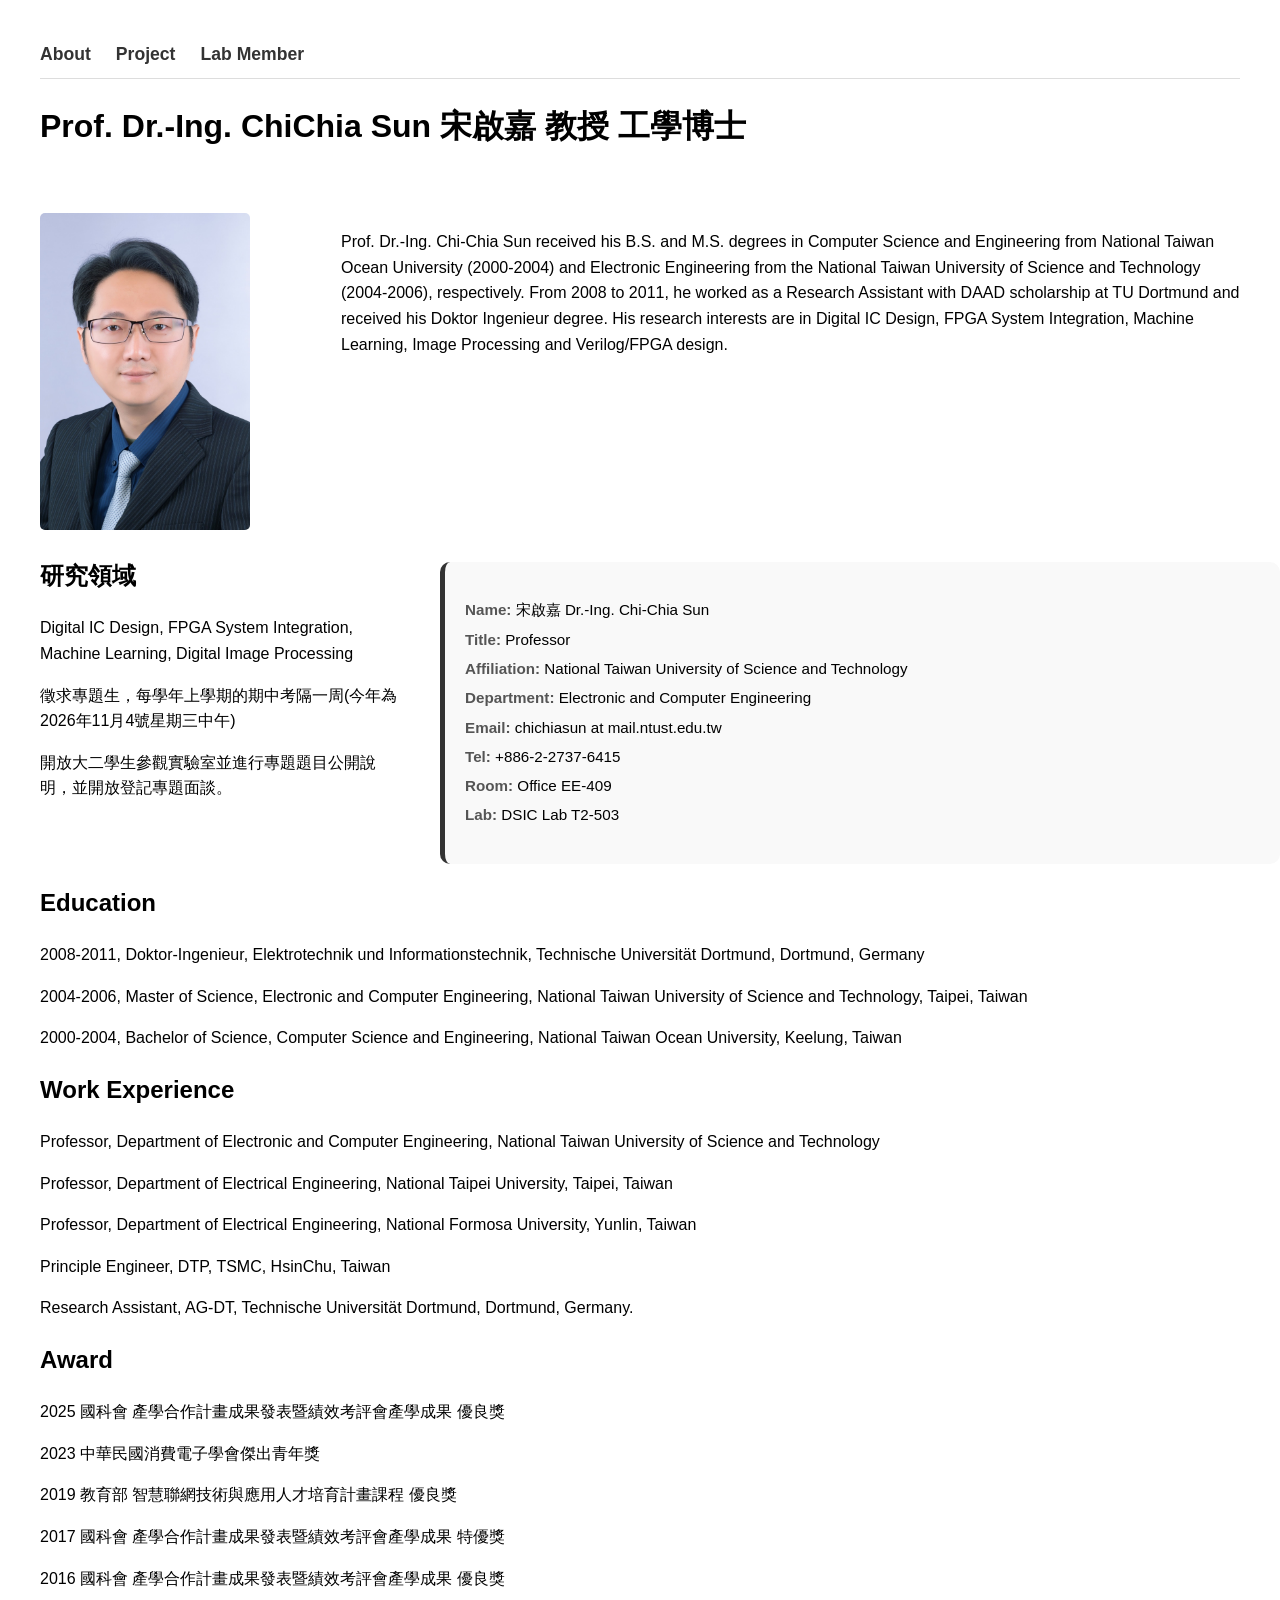
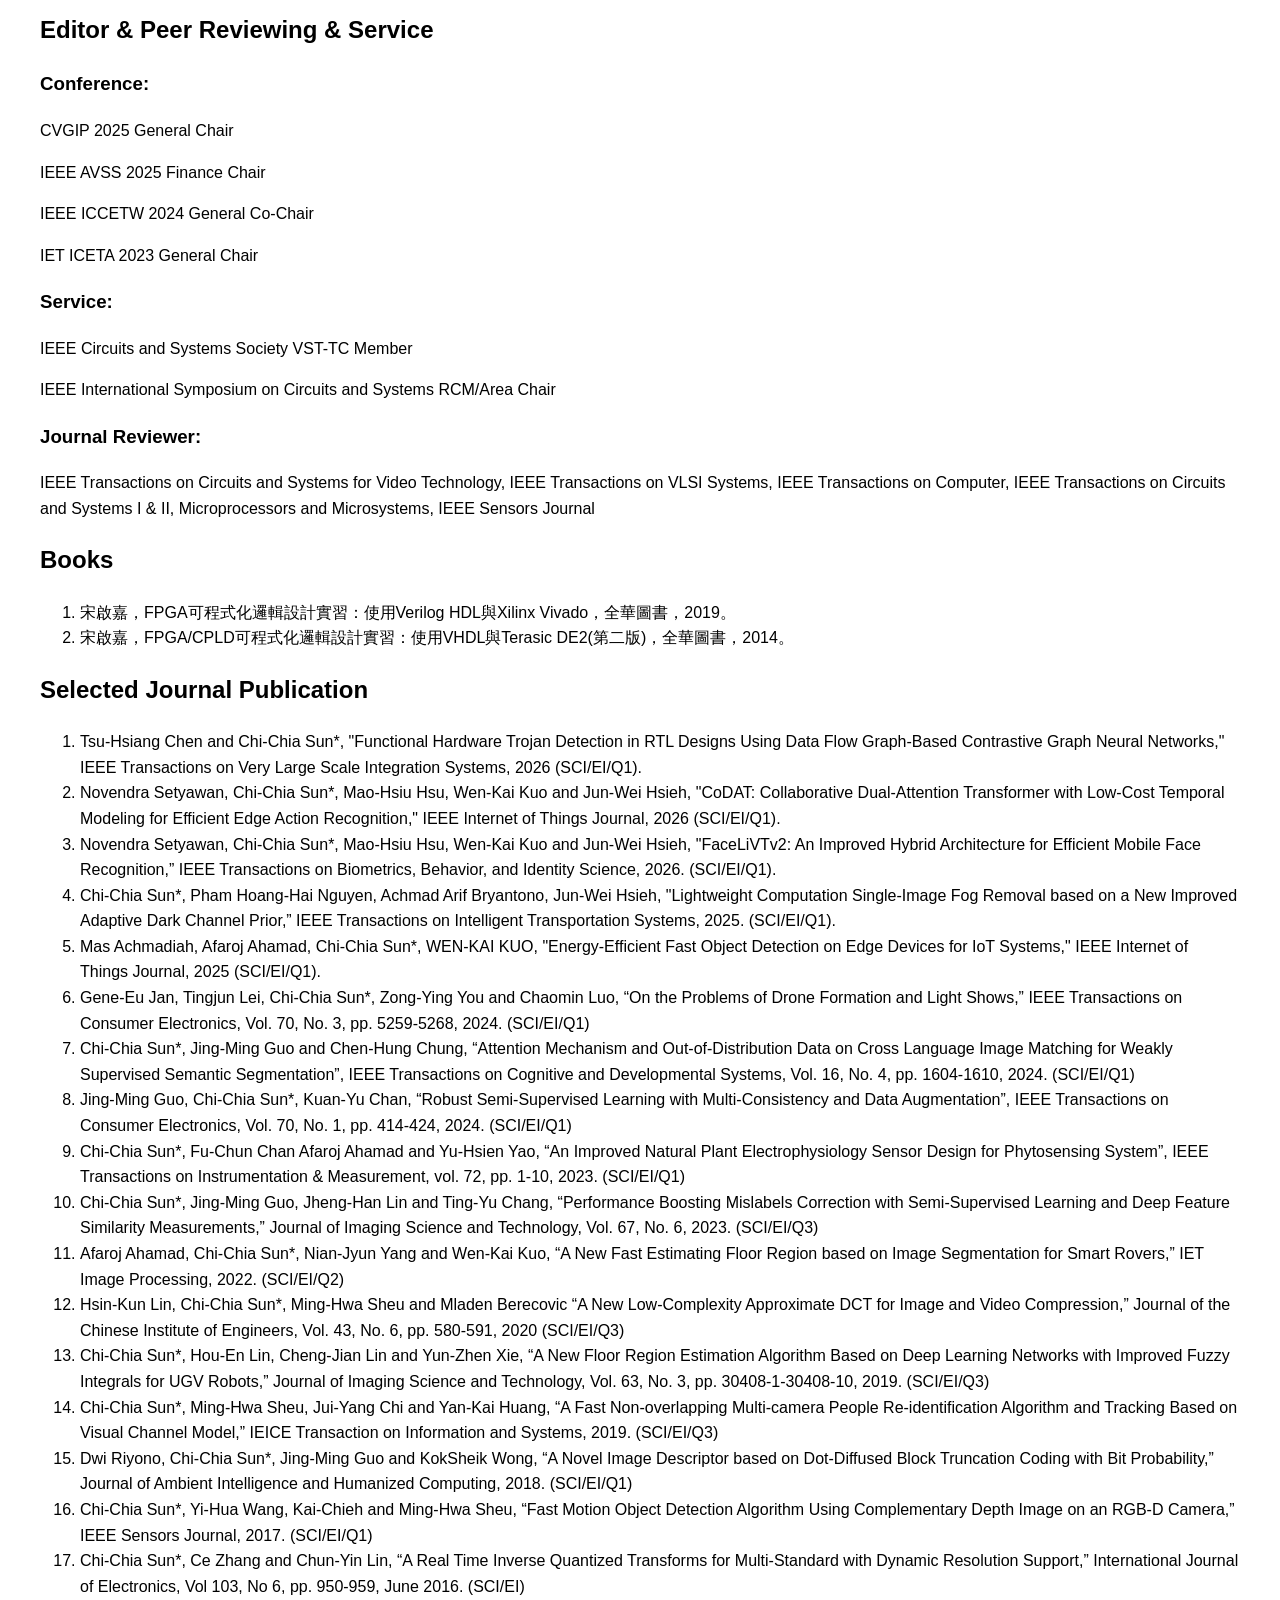
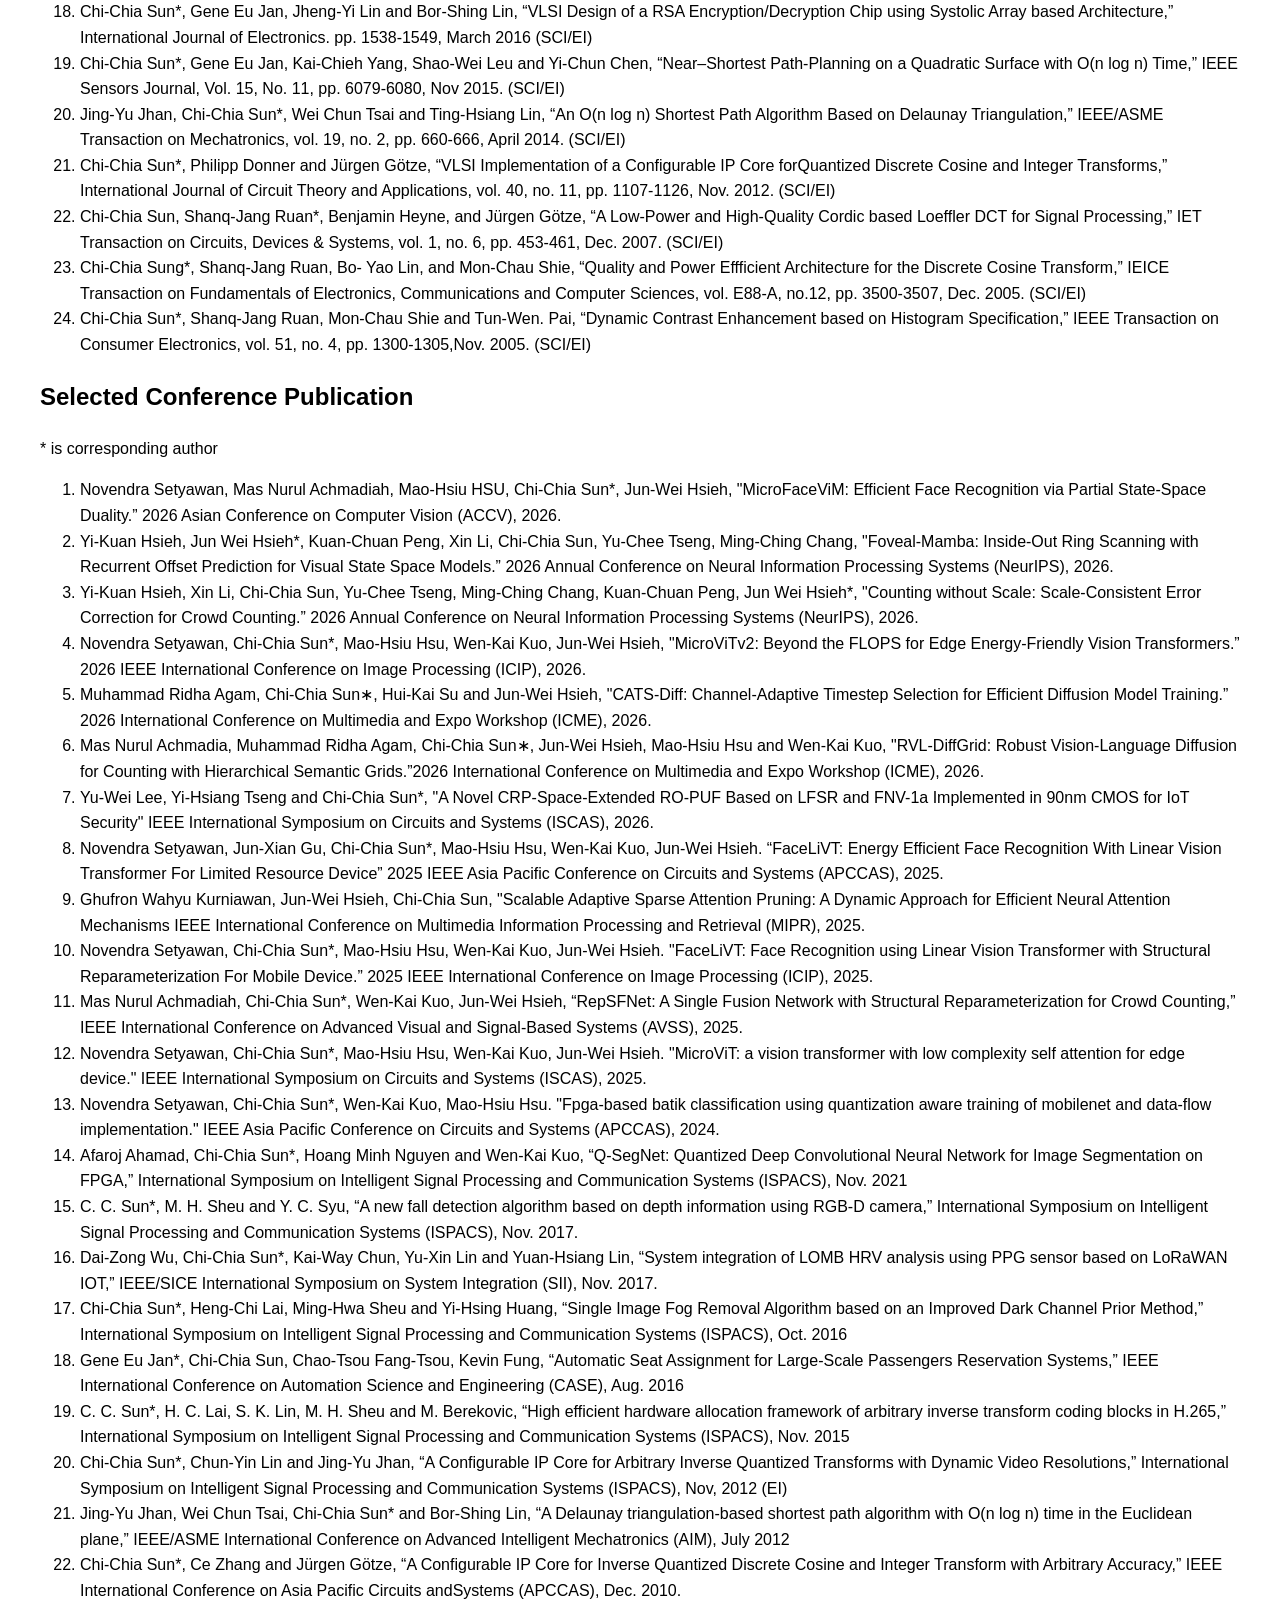
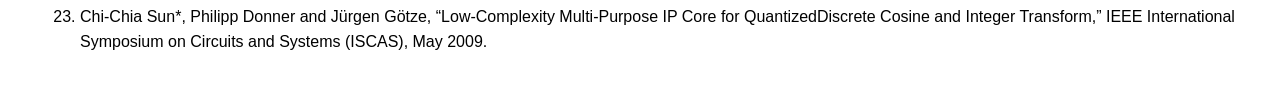
==== commit f73c3ec8: "Update index.html" ====
--- a/index.html
+++ b/index.html
@@ -105,7 +105,7 @@
                 <h2> Selected Journal Publication </h2>
                 <ol>
 
-<li> Tsu-Hsiang Chen and Chi-Chia Sun*, "Functional Hardware Trojan Detection in RTL Designs Using Data Flow Graph-Based Contrastive Graph Neural Networks," IEEE Transactions on Very Large Scale Integration Systems, 2026 (SCI/EI/Q1) (accept). </li>
+<li> Tsu-Hsiang Chen and Chi-Chia Sun*, "Functional Hardware Trojan Detection in RTL Designs Using Data Flow Graph-Based Contrastive Graph Neural Networks," IEEE Transactions on Very Large Scale Integration Systems, 2026 (SCI/EI/Q1). </li>
 <li> Novendra Setyawan, Chi-Chia Sun*, Mao-Hsiu Hsu, Wen-Kai Kuo and Jun-Wei Hsieh, "CoDAT: Collaborative Dual-Attention Transformer with Low-Cost Temporal Modeling for Efficient Edge Action Recognition," IEEE Internet of Things Journal, 2026 (SCI/EI/Q1). </li>
                     <li> Novendra Setyawan, Chi-Chia Sun*, Mao-Hsiu Hsu, Wen-Kai Kuo and Jun-Wei Hsieh, "FaceLiVTv2: An Improved Hybrid Architecture for Efficient Mobile Face Recognition,” IEEE Transactions on Biometrics, Behavior, and Identity Science, 2026. (SCI/EI/Q1). </li>
                     <li> Chi-Chia Sun*, Pham Hoang-Hai Nguyen, Achmad Arif Bryantono, Jun-Wei Hsieh, "Lightweight Computation Single-Image Fog Removal based on a New Improved Adaptive Dark Channel Prior,” IEEE Transactions on Intelligent Transportation Systems, 2025. (SCI/EI/Q1).  </li>
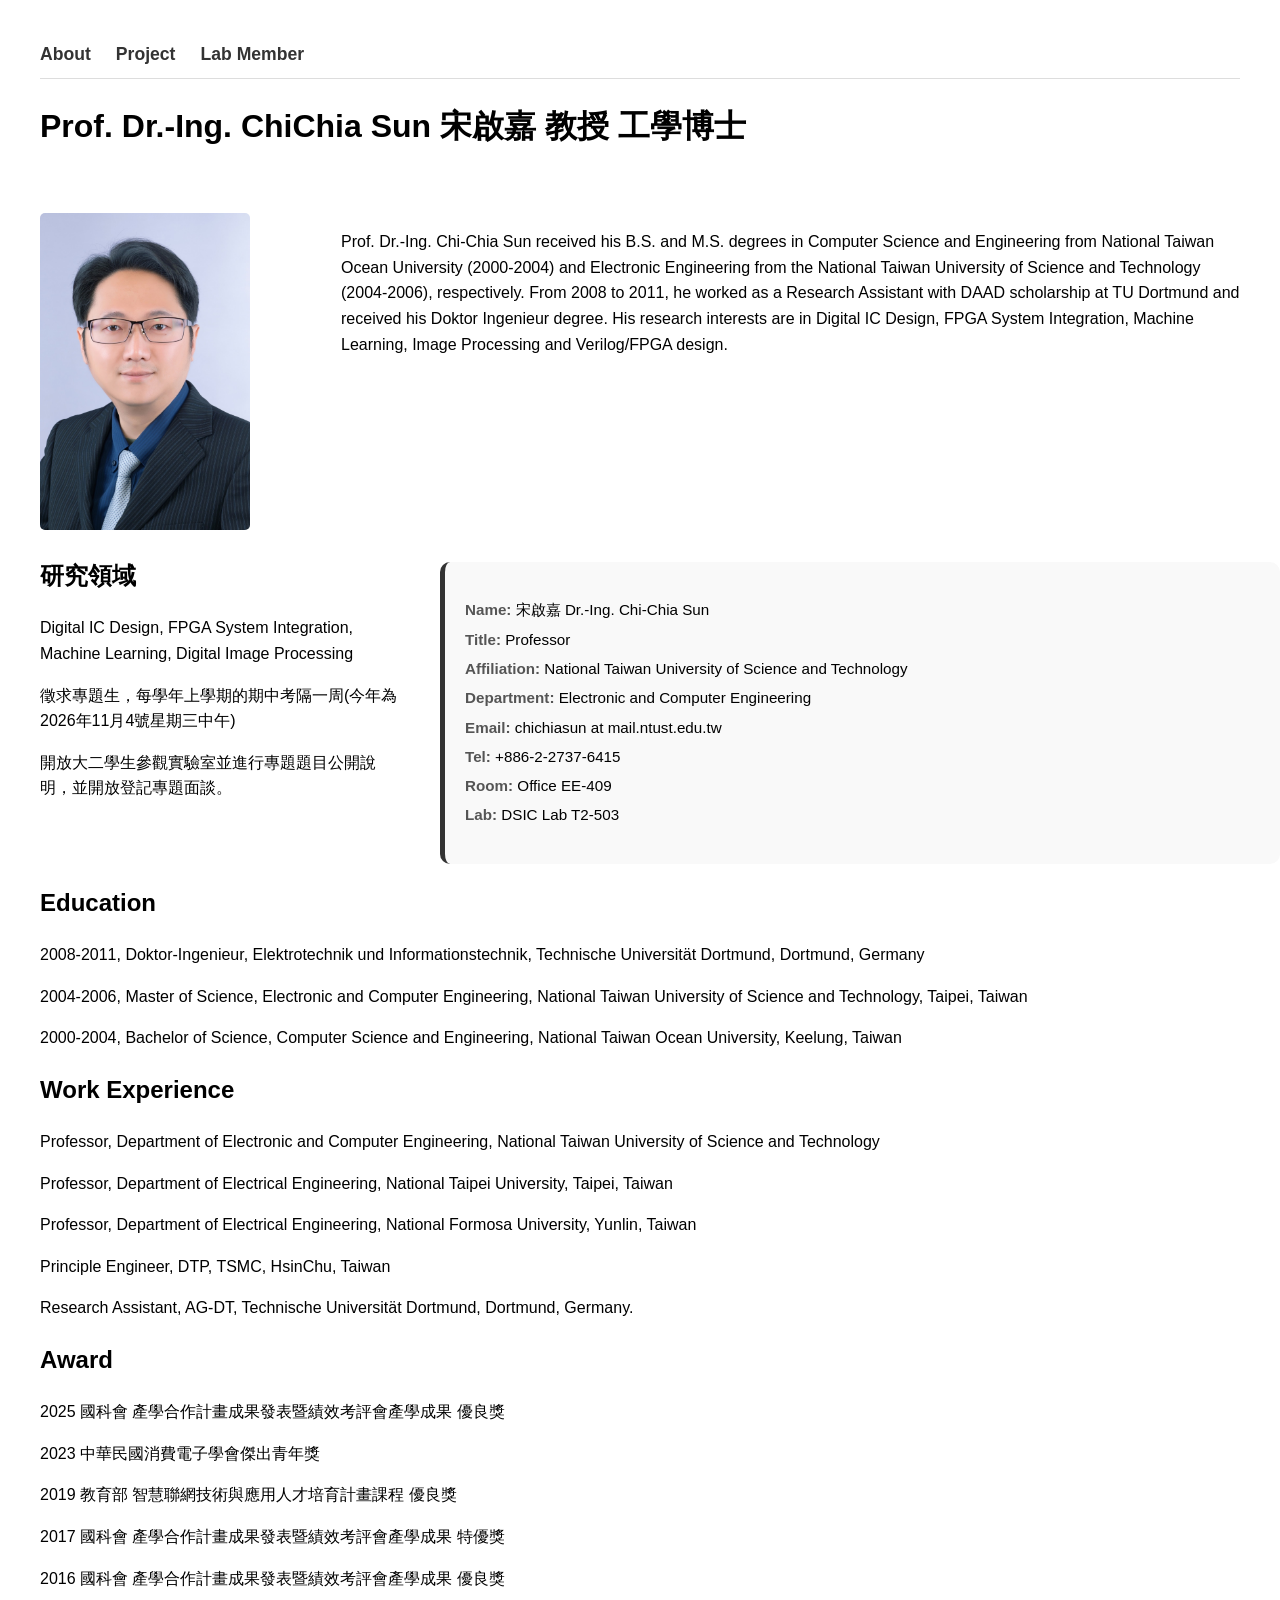
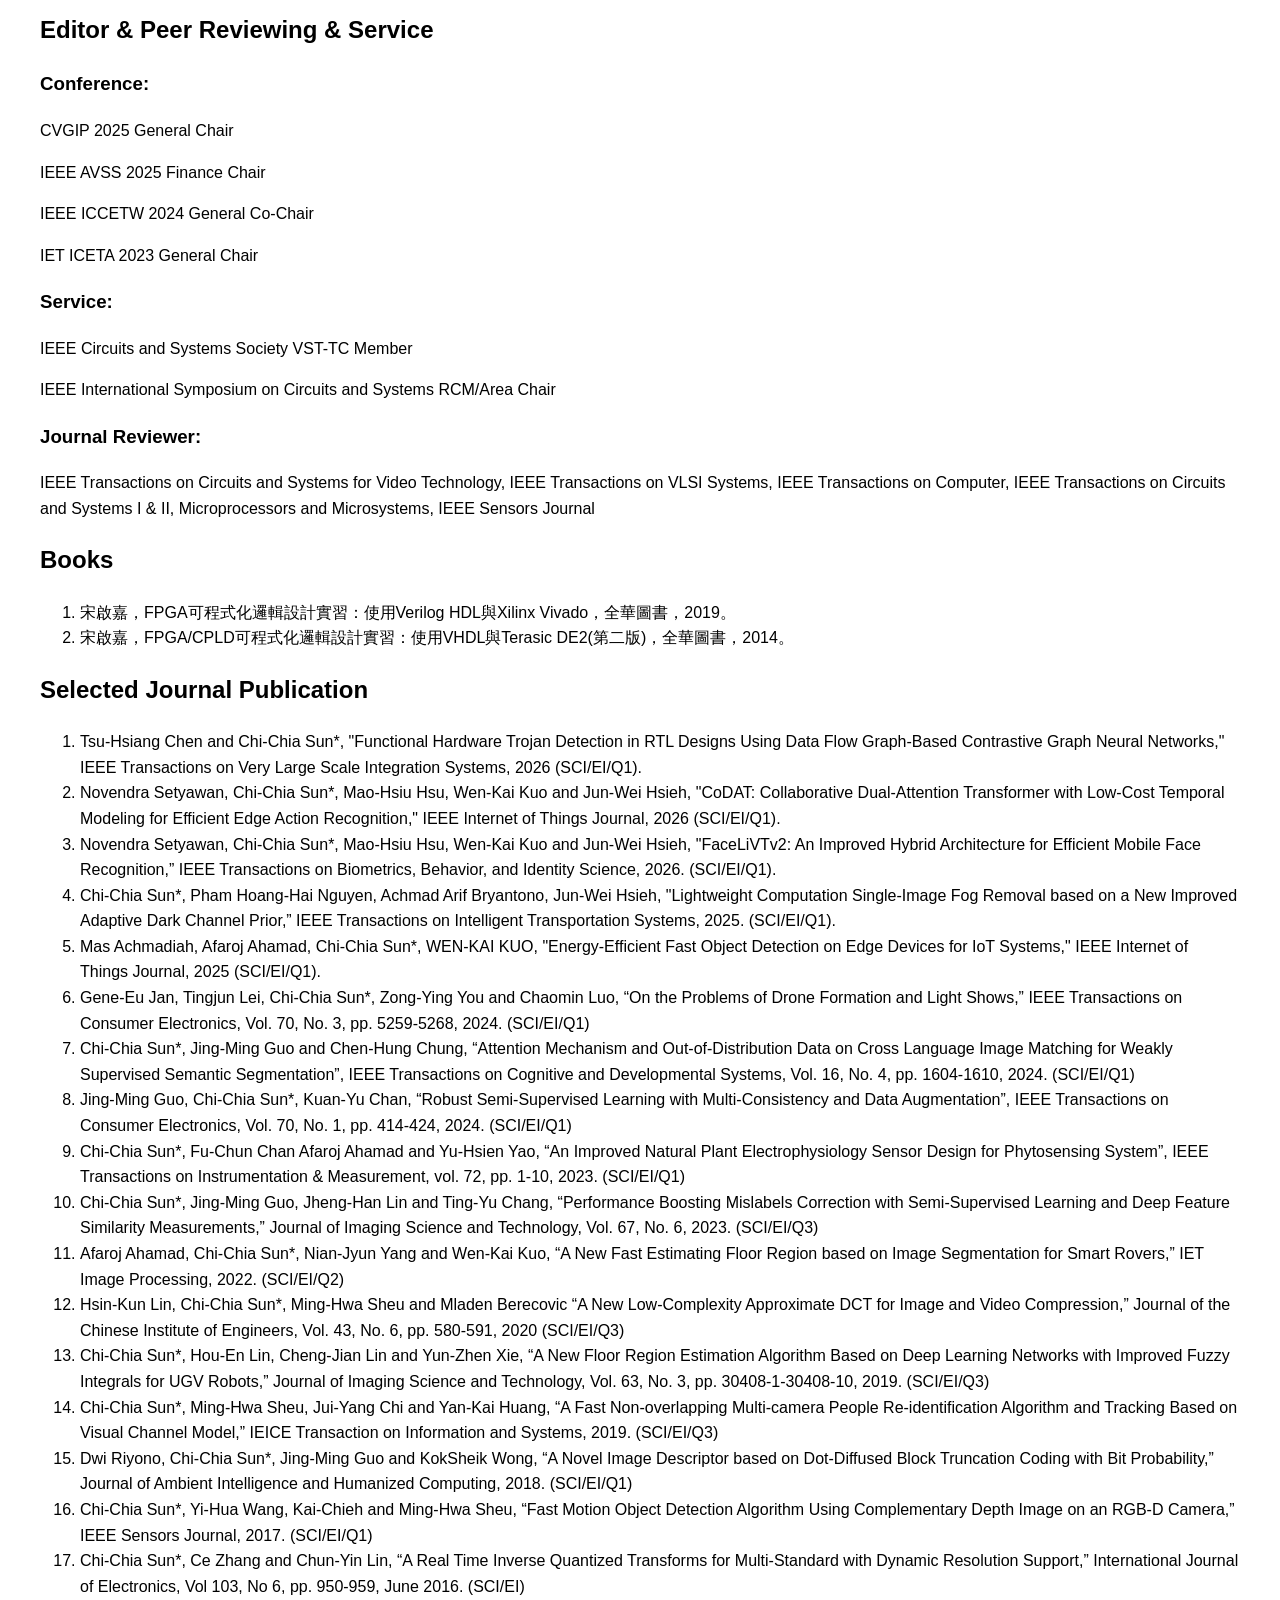
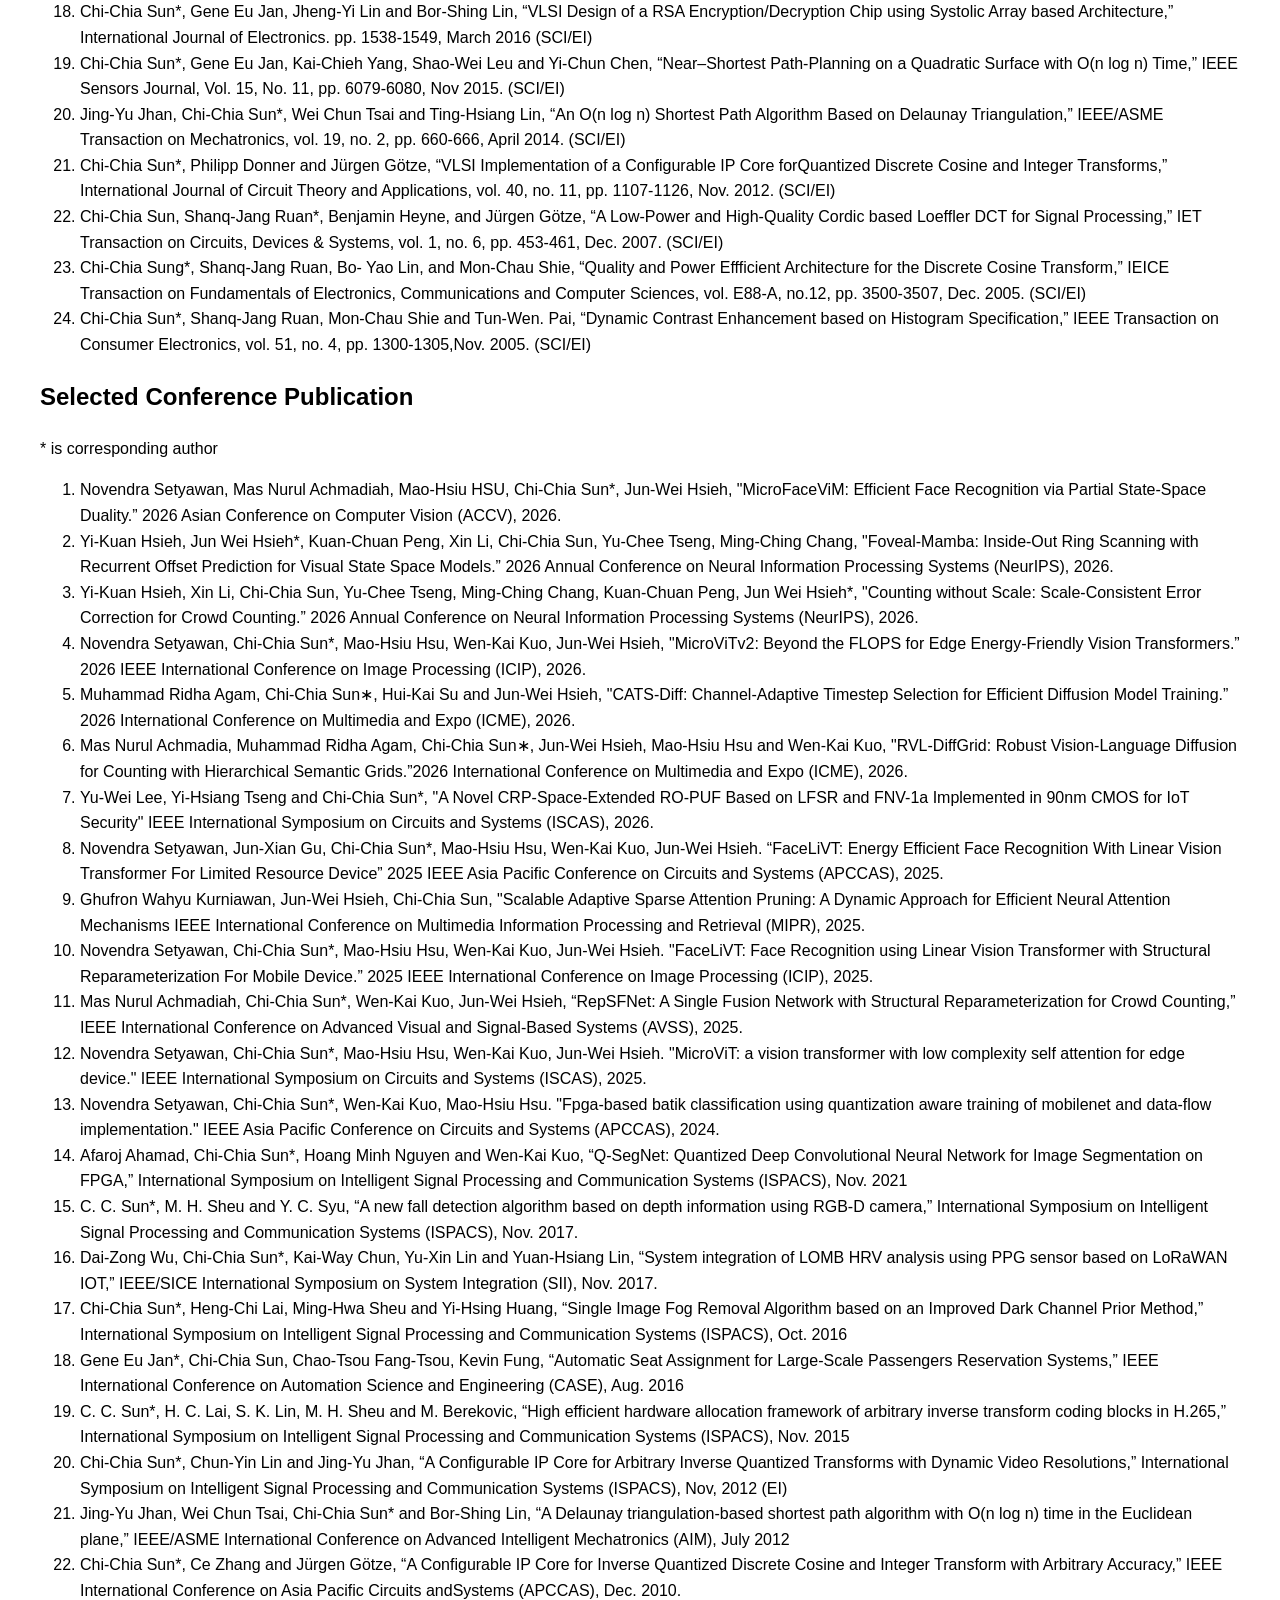
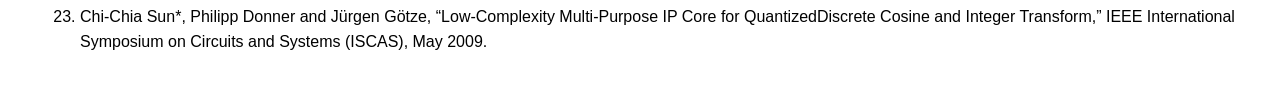
==== commit 63cdde5a: "Update index.html" ====
--- a/index.html
+++ b/index.html
@@ -138,8 +138,8 @@
 <li>Yi-Kuan Hsieh, Jun Wei Hsieh*, Kuan-Chuan Peng, Xin Li, Chi-Chia Sun, Yu-Chee Tseng, Ming-Ching Chang, "Foveal-Mamba: Inside-Out Ring Scanning with Recurrent Offset Prediction for Visual State Space Models.” 2026 Annual Conference on Neural Information Processing Systems (NeurIPS), 2026. </li>                    
 <li>Yi-Kuan Hsieh, Xin Li, Chi-Chia Sun, Yu-Chee Tseng, Ming-Ching Chang, Kuan-Chuan Peng, Jun Wei Hsieh*, "Counting without Scale: Scale-Consistent Error Correction for Crowd Counting.” 2026 Annual Conference on Neural Information Processing Systems (NeurIPS), 2026. </li>
 <li> Novendra Setyawan, Chi-Chia Sun*, Mao-Hsiu Hsu, Wen-Kai Kuo, Jun-Wei Hsieh, "MicroViTv2: Beyond the FLOPS for Edge Energy-Friendly Vision Transformers.” 2026 IEEE International Conference on Image Processing (ICIP), 2026. </li>
-                    <li> Muhammad Ridha Agam, Chi-Chia Sun∗, Hui-Kai Su and Jun-Wei Hsieh, "CATS-Diff: Channel-Adaptive Timestep Selection for Efficient Diffusion Model Training.”2026 International Conference on Multimedia and Expo Workshop (ICME), 2026. </li>
-                    <li> Mas Nurul Achmadia, Muhammad Ridha Agam, Chi-Chia Sun∗, Jun-Wei Hsieh, Mao-Hsiu Hsu and Wen-Kai Kuo, "RVL-DiffGrid: Robust Vision-Language Diffusion for Counting with Hierarchical Semantic Grids.”2026 International Conference on Multimedia and Expo Workshop (ICME), 2026. </li>
+                    <li> Muhammad Ridha Agam, Chi-Chia Sun∗, Hui-Kai Su and Jun-Wei Hsieh, "CATS-Diff: Channel-Adaptive Timestep Selection for Efficient Diffusion Model Training.”2026 International Conference on Multimedia and Expo (ICME), 2026. </li>
+                    <li> Mas Nurul Achmadia, Muhammad Ridha Agam, Chi-Chia Sun∗, Jun-Wei Hsieh, Mao-Hsiu Hsu and Wen-Kai Kuo, "RVL-DiffGrid: Robust Vision-Language Diffusion for Counting with Hierarchical Semantic Grids.”2026 International Conference on Multimedia and Expo (ICME), 2026. </li>
                     <li> Yu-Wei Lee, Yi-Hsiang Tseng and Chi-Chia Sun*, "A Novel CRP-Space-Extended RO-PUF Based on LFSR and FNV-1a Implemented in 90nm CMOS for IoT Security" IEEE International Symposium on Circuits and Systems (ISCAS), 2026.  </li>
                     <li> Novendra Setyawan, Jun-Xian Gu, Chi-Chia Sun*,  Mao-Hsiu Hsu, Wen-Kai Kuo, Jun-Wei Hsieh. “FaceLiVT: Energy Efficient Face Recognition With Linear Vision Transformer For Limited Resource Device”  2025 IEEE Asia Pacific Conference on Circuits and Systems (APCCAS), 2025. </li>
                     <li> Ghufron Wahyu Kurniawan, Jun-Wei Hsieh, Chi-Chia Sun, "Scalable Adaptive Sparse Attention Pruning: A Dynamic Approach for Efficient Neural Attention Mechanisms IEEE International Conference on Multimedia Information Processing and Retrieval (MIPR), 2025. </li>
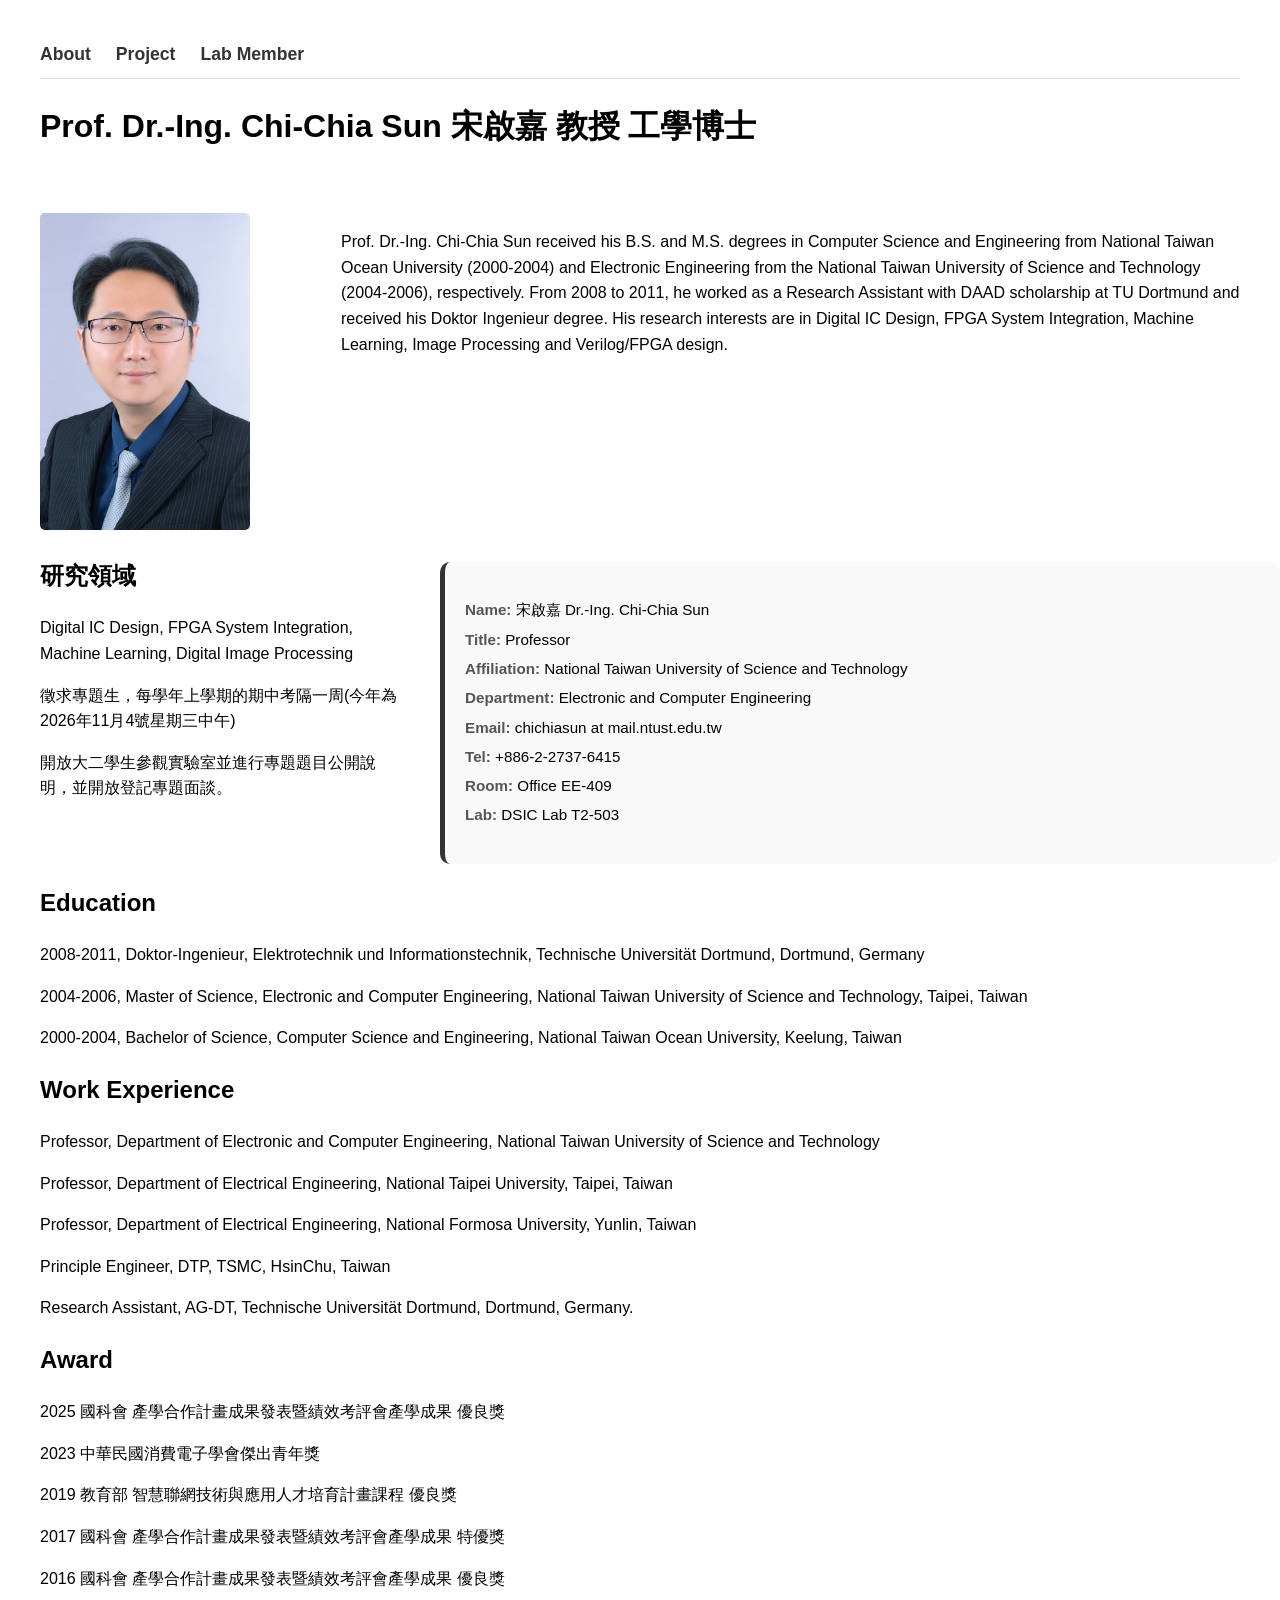
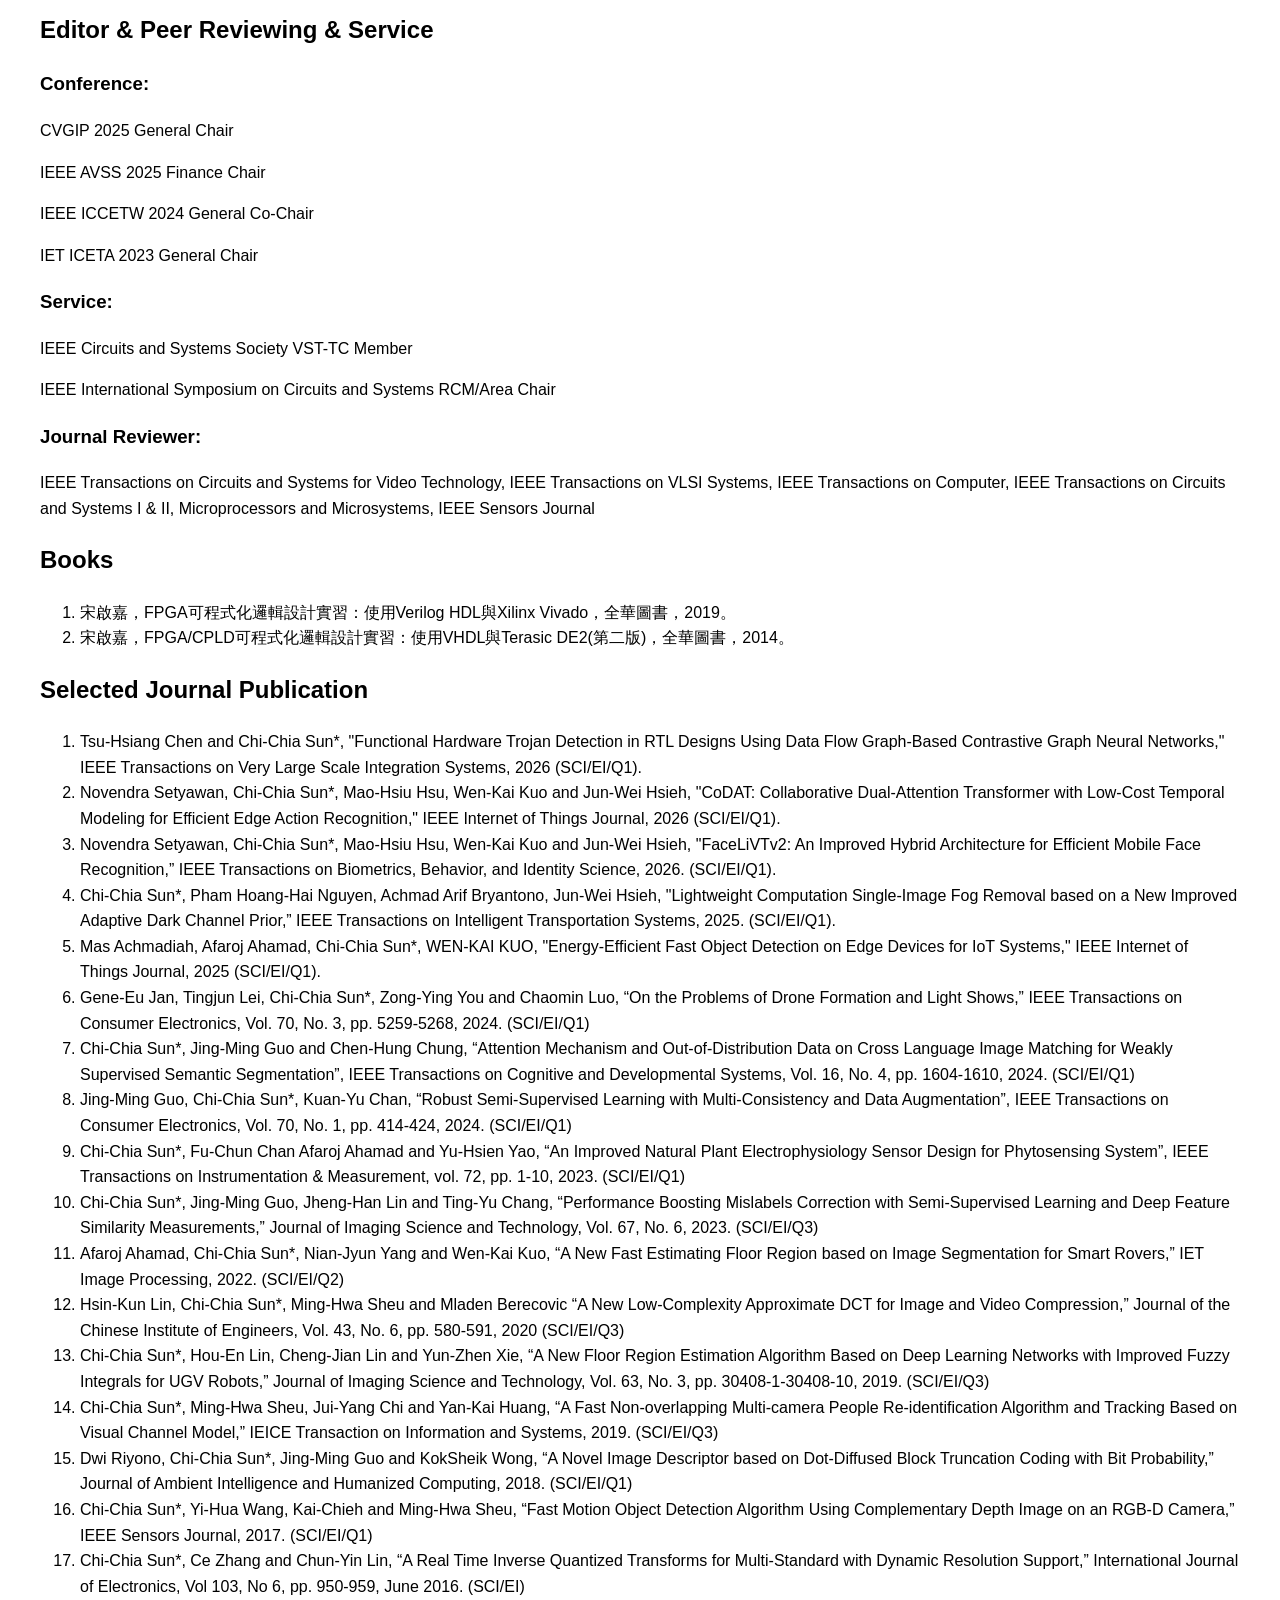
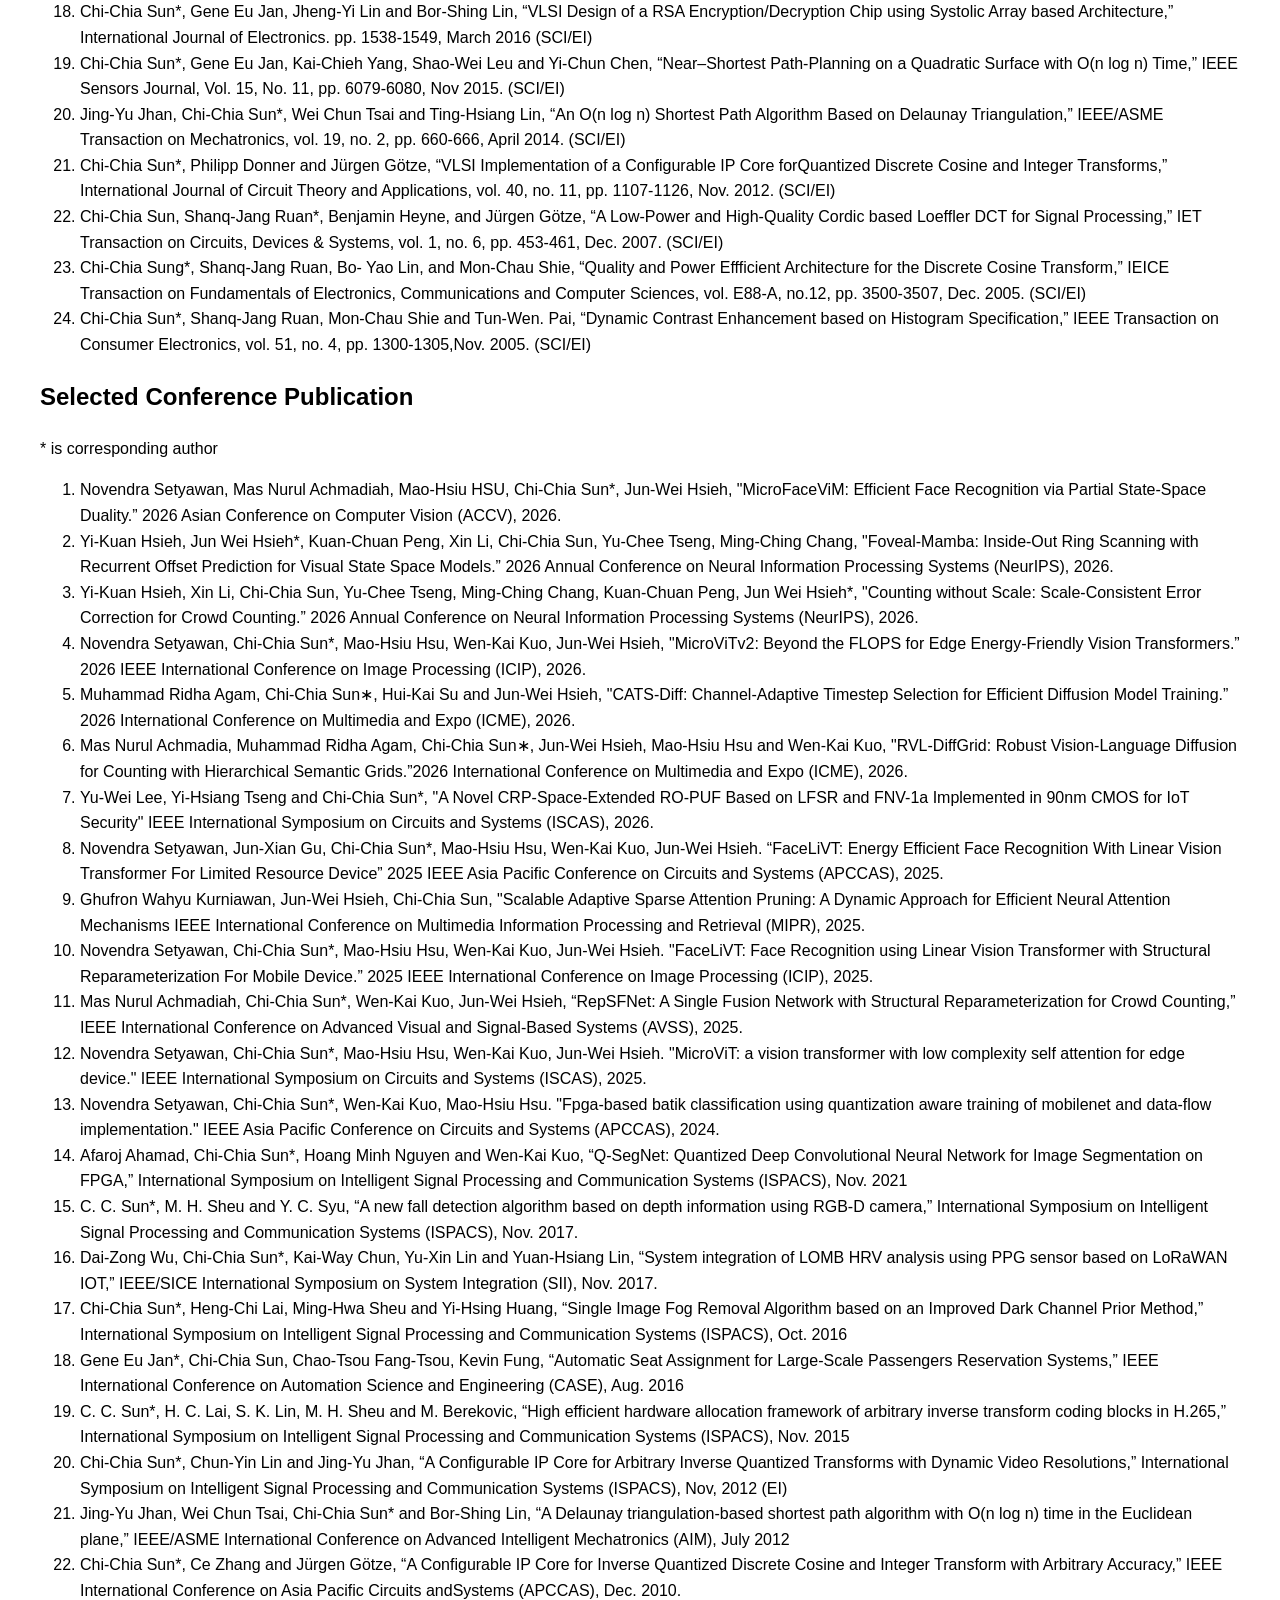
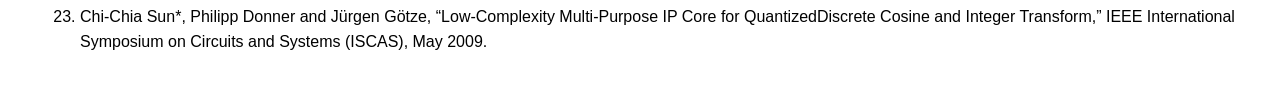
==== commit 5a04e23c: "Update index.html" ====
--- a/index.html
+++ b/index.html
@@ -14,7 +14,7 @@
             </ul>
         </nav>
         <header> 
-            <h1> Prof. Dr.-Ing. ChiChia Sun 宋啟嘉 教授 工學博士 </h1>
+            <h1> Prof. Dr.-Ing. Chi-Chia Sun 宋啟嘉 教授 工學博士 </h1>
         </header>
         <!-- Prof Introduction & Photo -->
         <section id="Introduction"> 
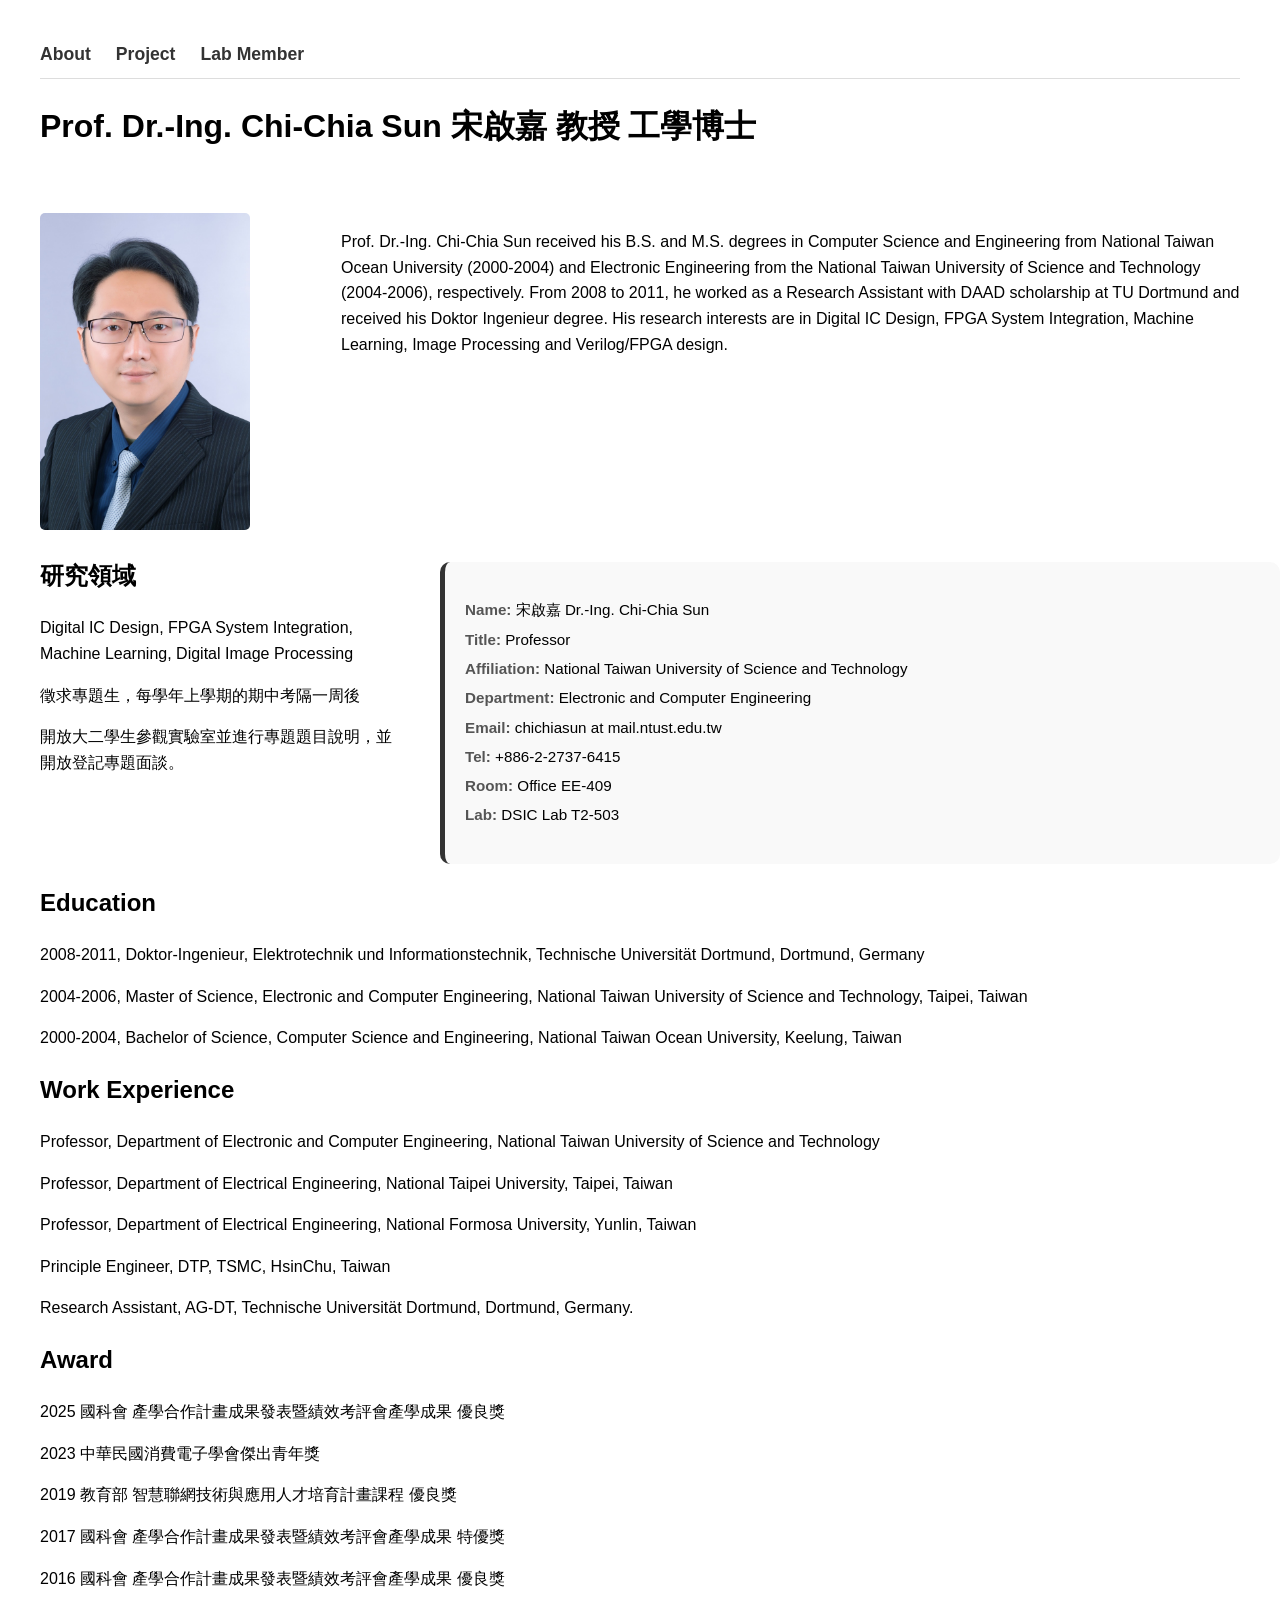
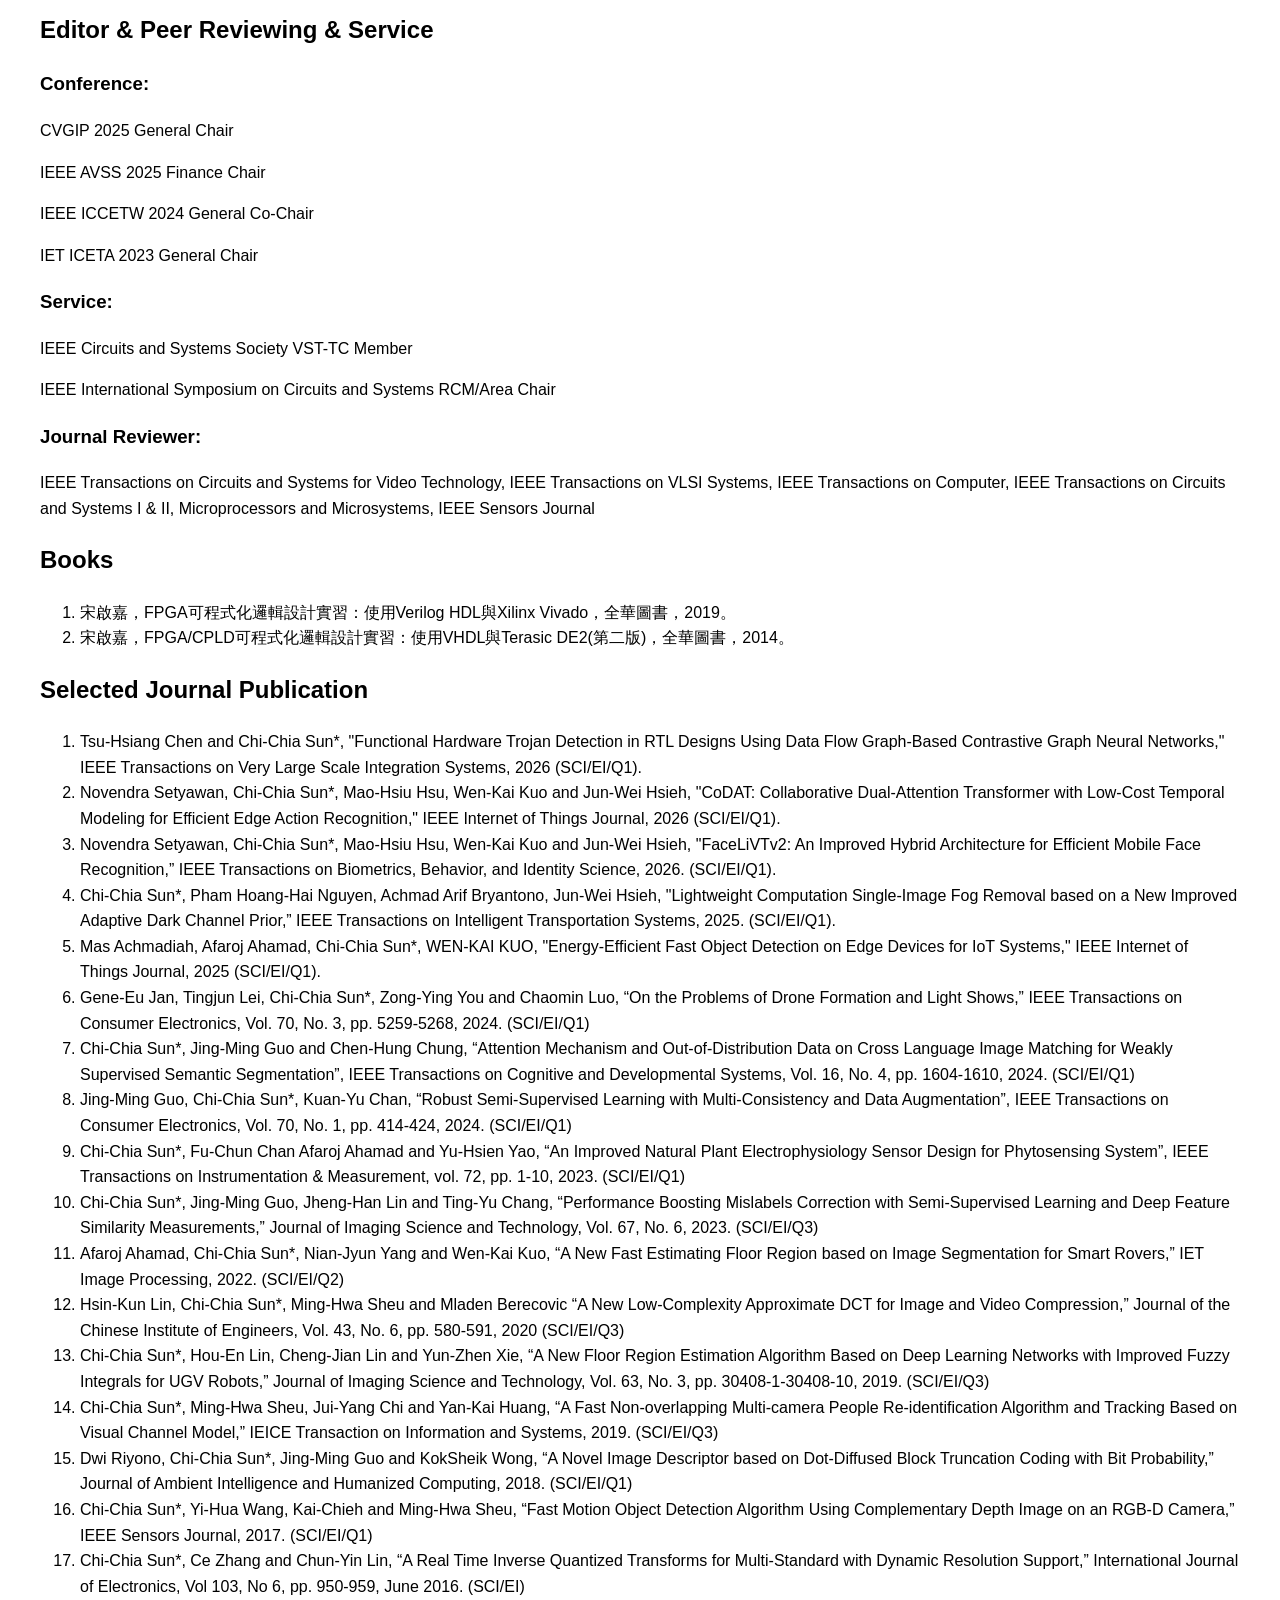
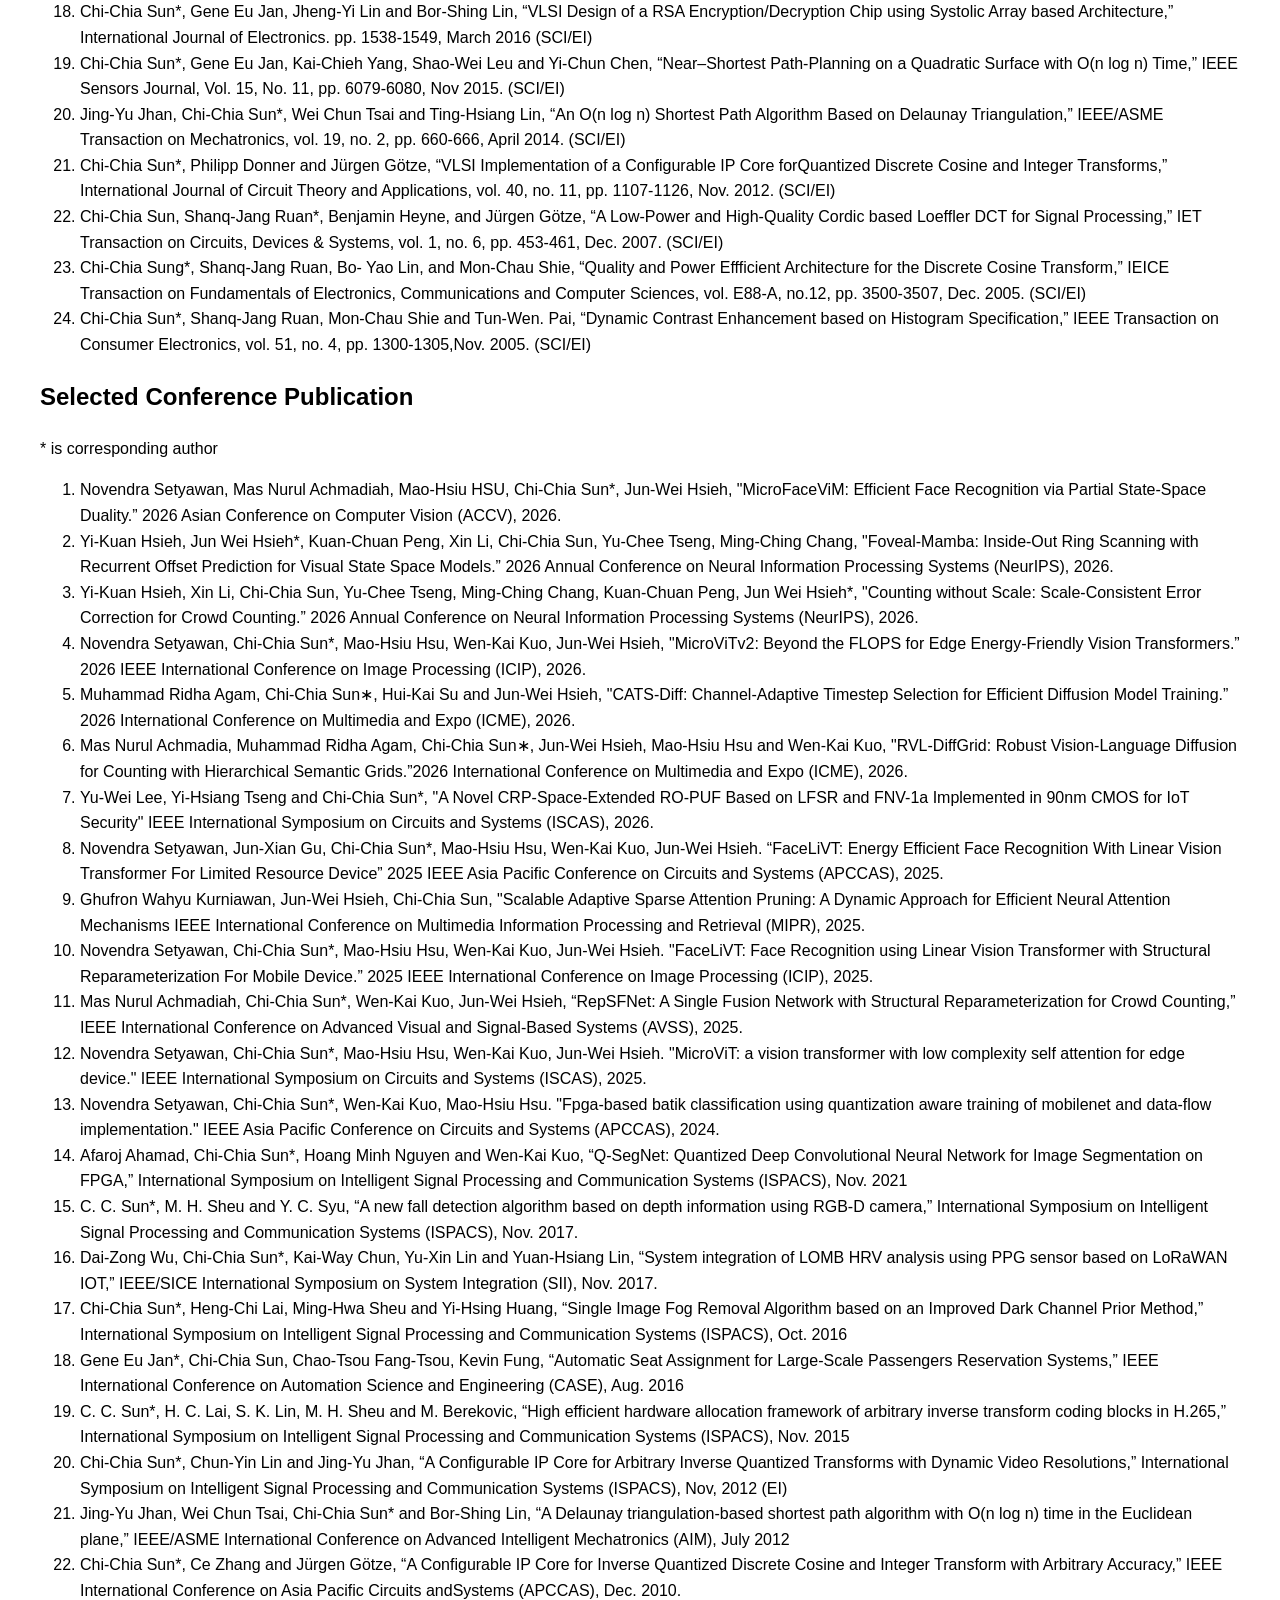
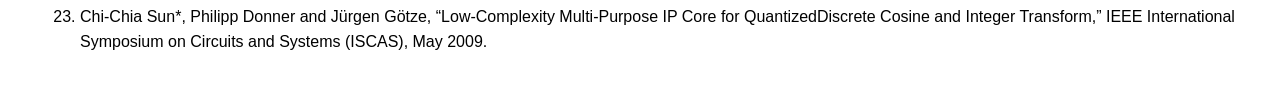
==== commit 0e8eeb99: "Update index.html" ====
--- a/index.html
+++ b/index.html
@@ -37,8 +37,8 @@
                 <div>
                     <h2> 研究領域 </h2>
                     <p> Digital IC Design, FPGA System Integration, Machine Learning, Digital Image Processing</p>   
-                    <p>徵求專題生，每學年上學期的期中考隔一周(今年為2026年11月4號星期三中午)</p> 
-                    <p>開放大二學生參觀實驗室並進行專題題目公開說明，並開放登記專題面談。</p> 
+                    <p>徵求專題生，每學年上學期的期中考隔一周後</p> 
+                    <p>開放大二學生參觀實驗室並進行專題題目說明，並開放登記專題面談。</p> 
                 </div>
             </scetion>
 
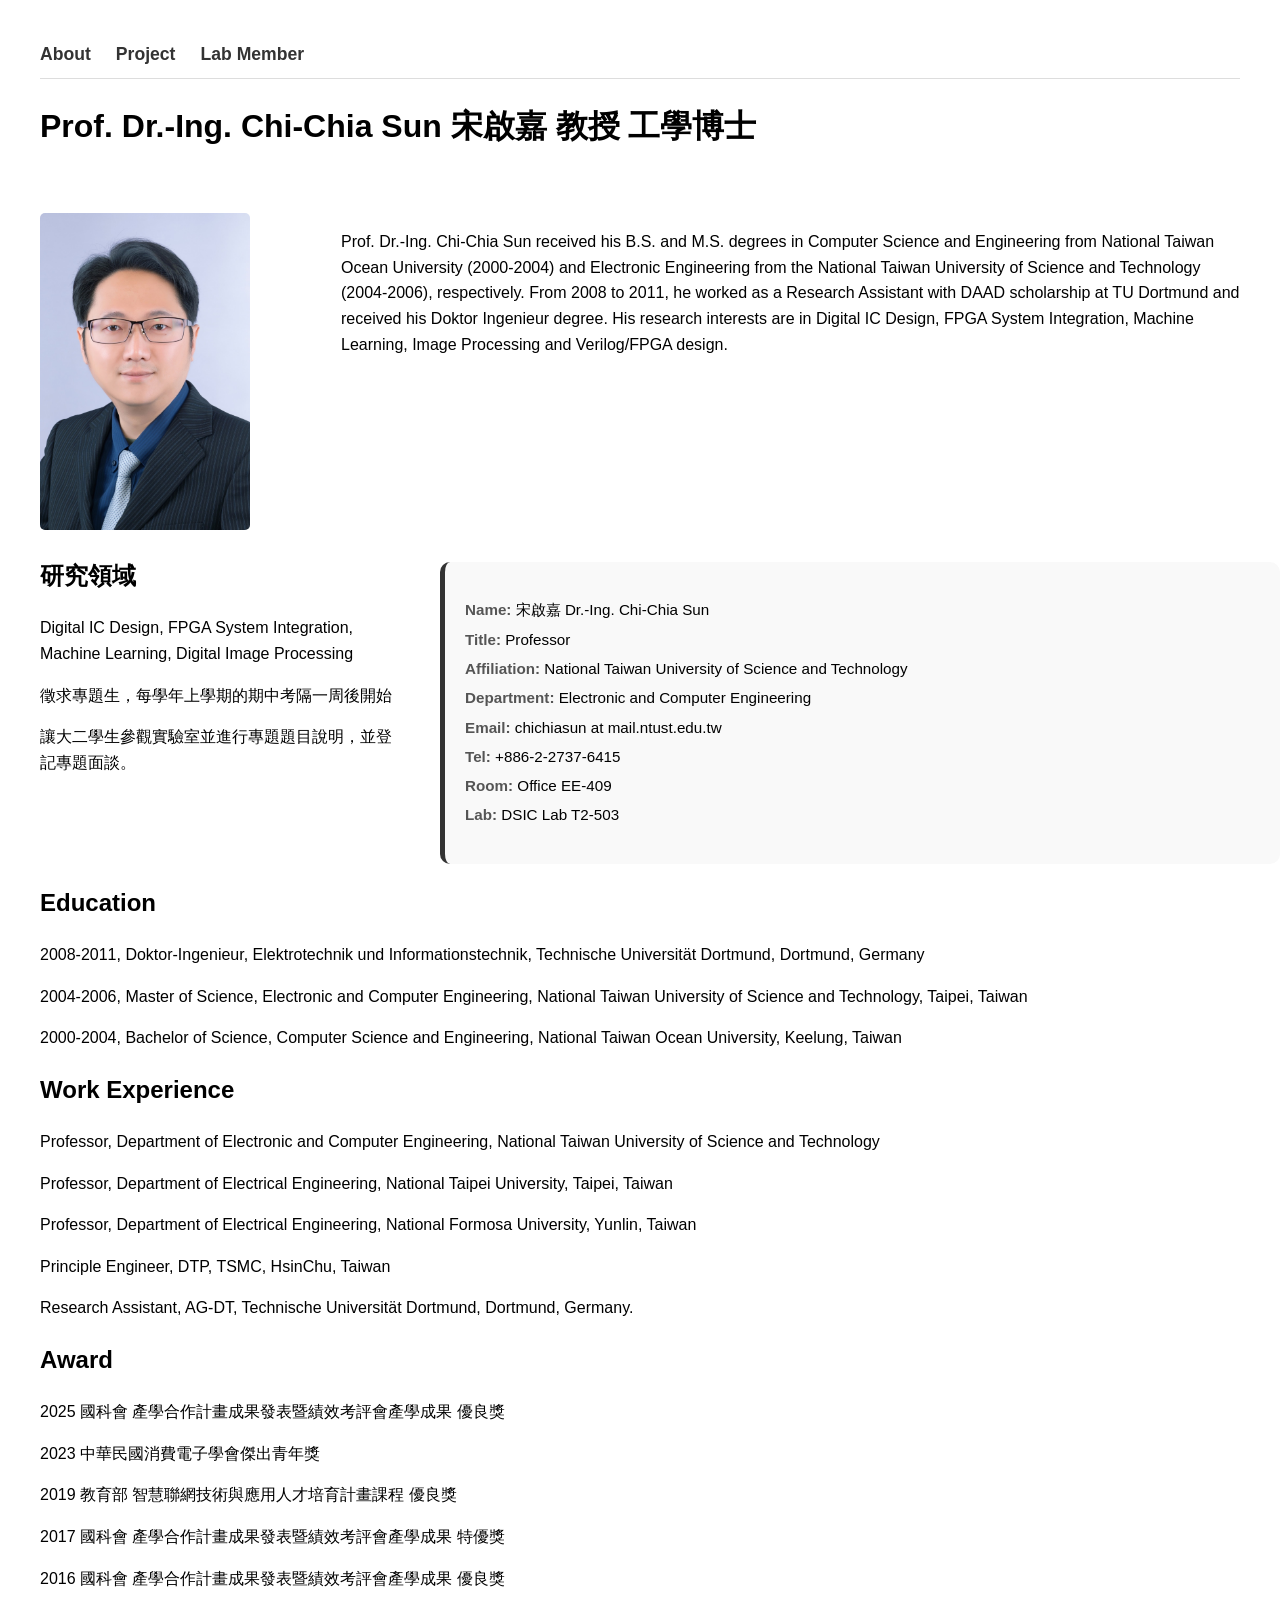
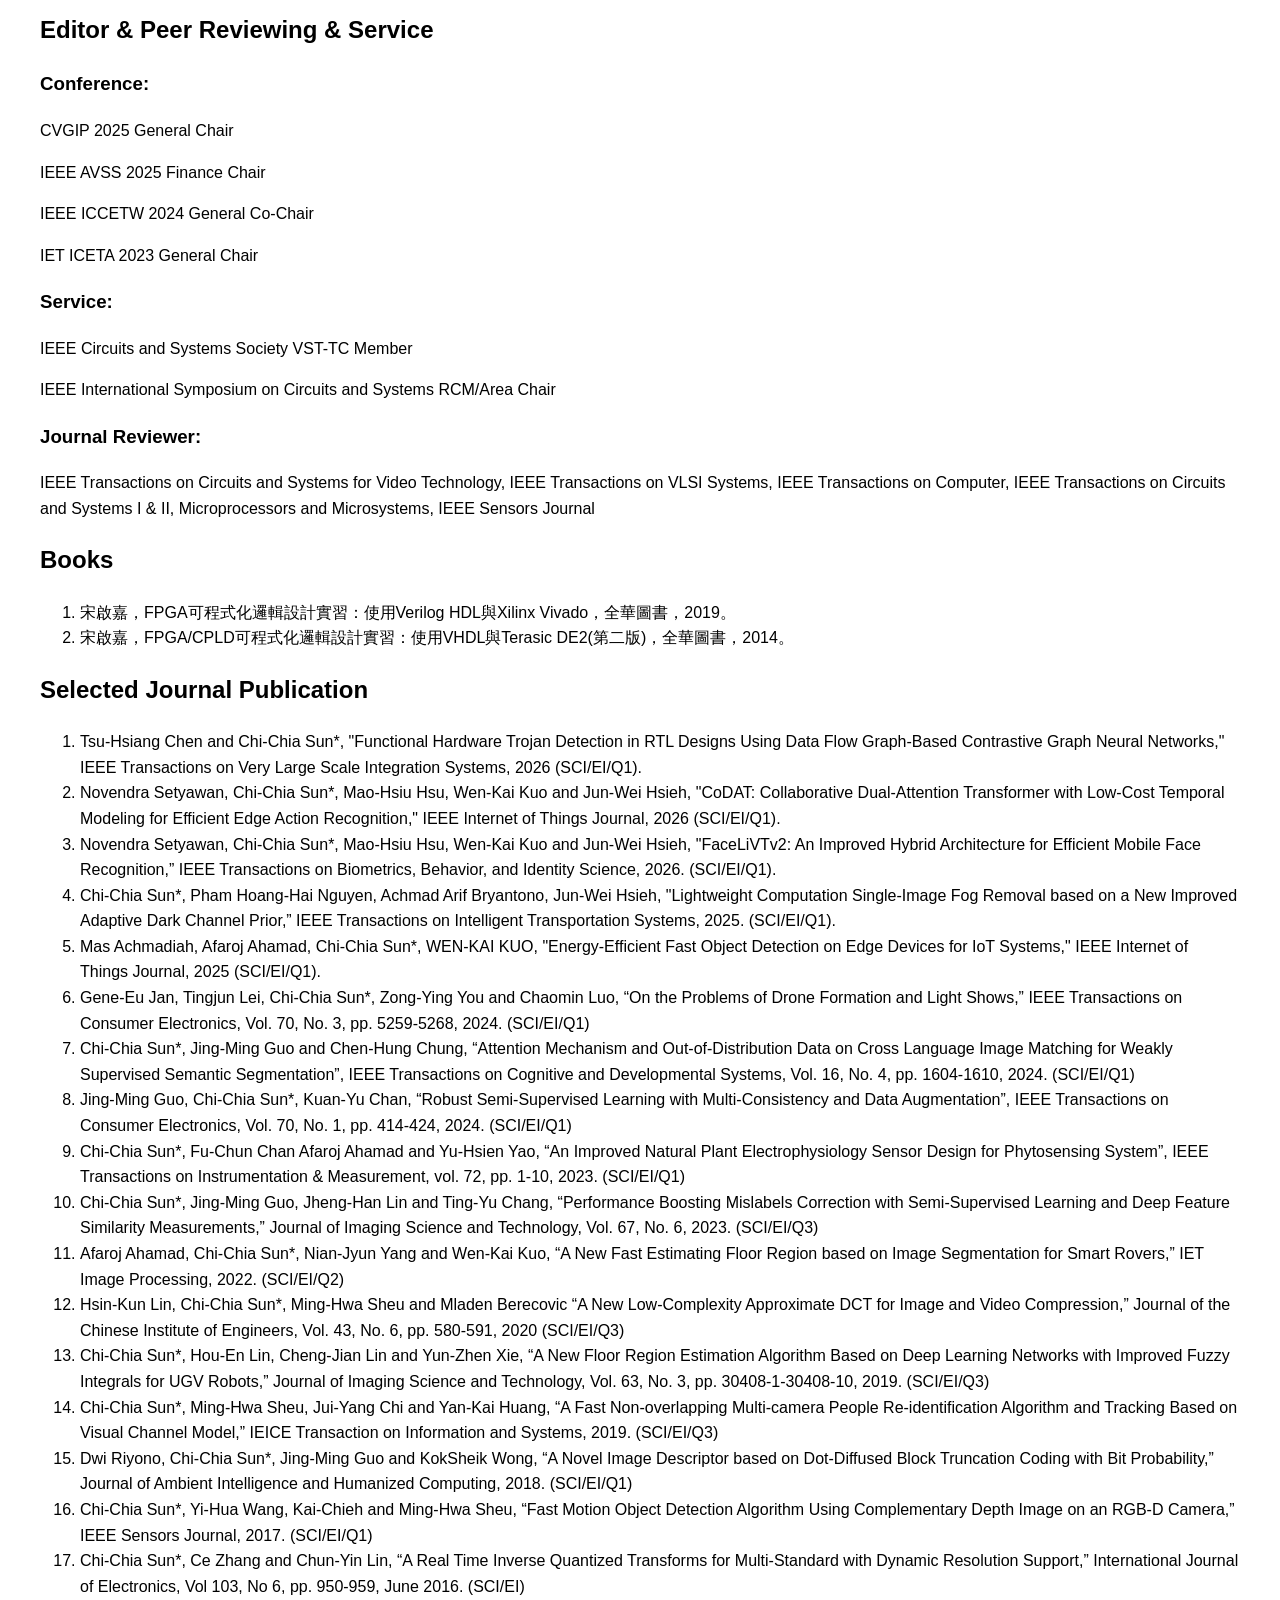
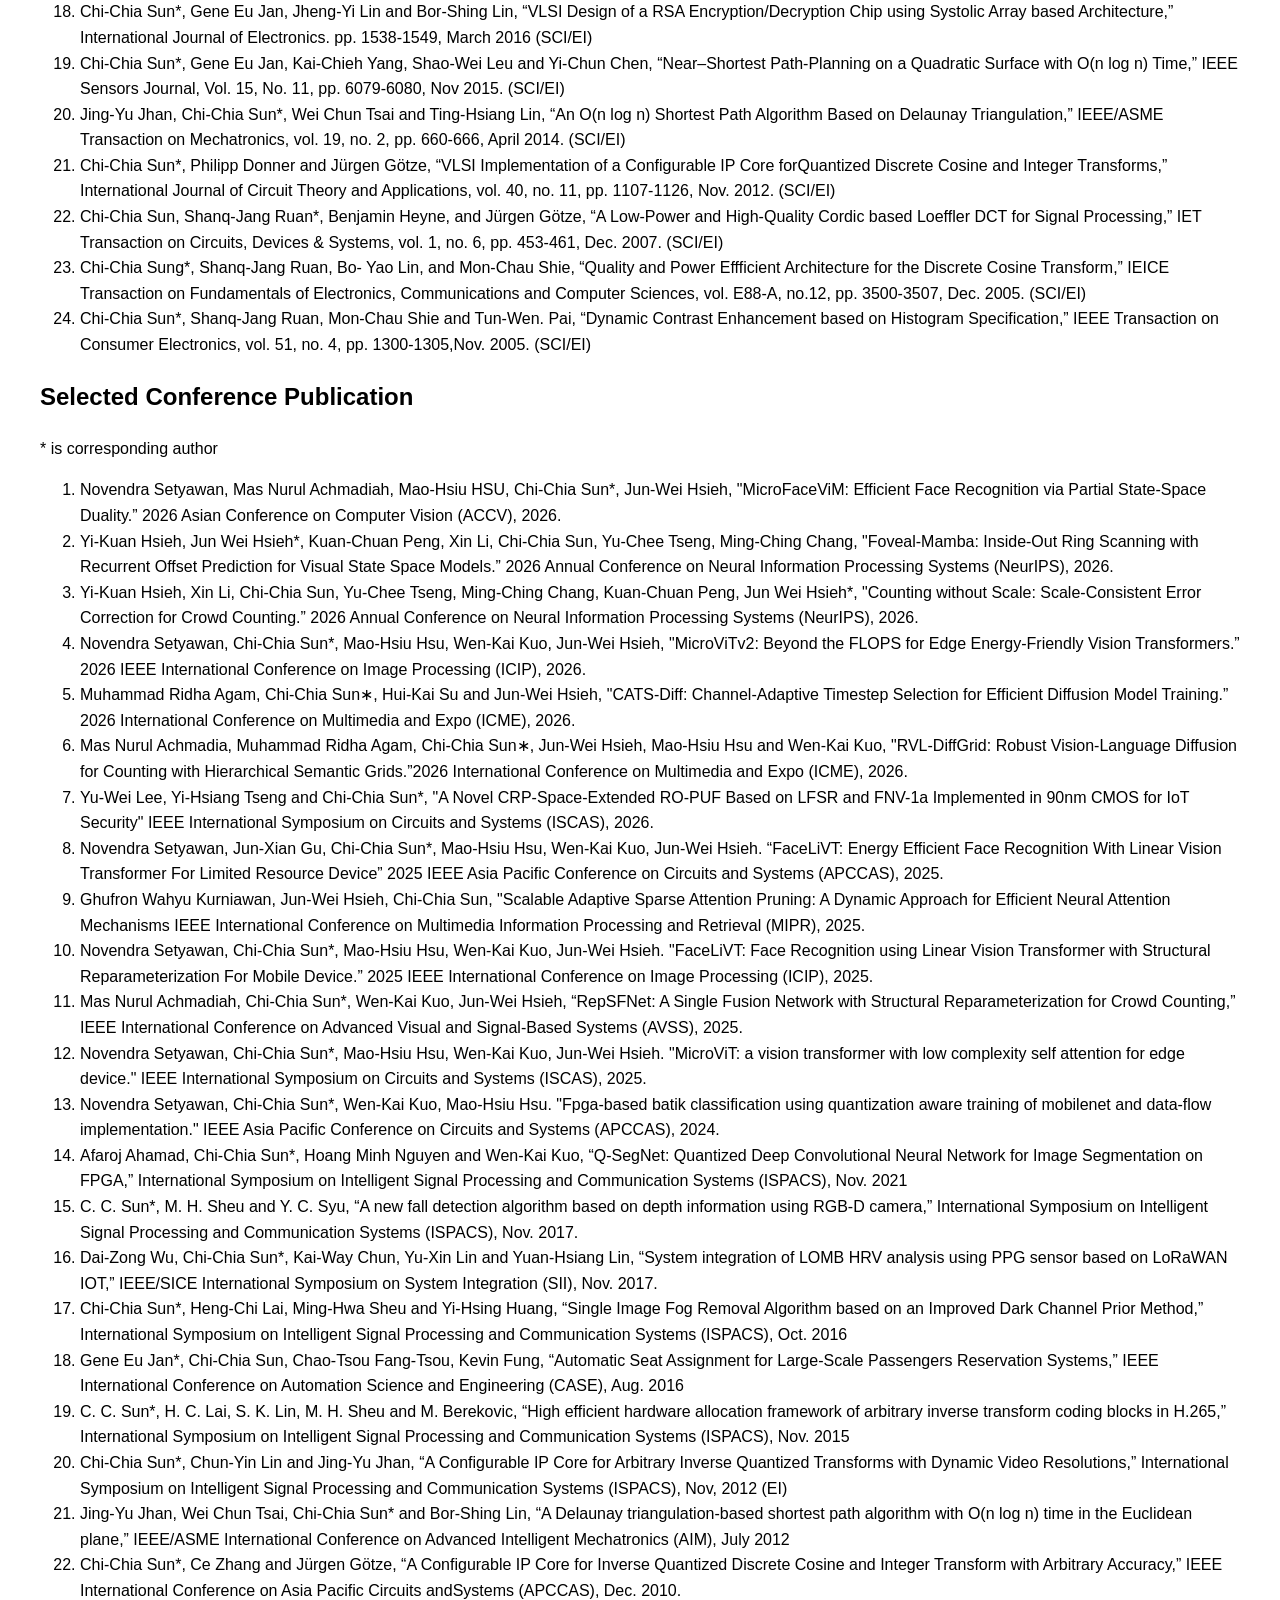
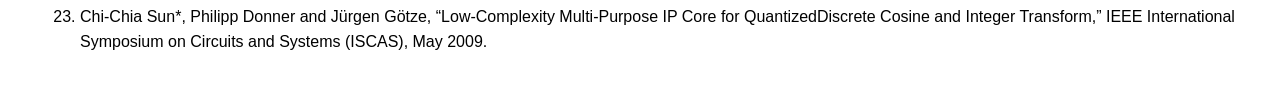
==== commit ccbbdf5f: "Update index.html" ====
--- a/index.html
+++ b/index.html
@@ -37,8 +37,8 @@
                 <div>
                     <h2> 研究領域 </h2>
                     <p> Digital IC Design, FPGA System Integration, Machine Learning, Digital Image Processing</p>   
-                    <p>徵求專題生，每學年上學期的期中考隔一周後</p> 
-                    <p>開放大二學生參觀實驗室並進行專題題目說明，並開放登記專題面談。</p> 
+                    <p>徵求專題生，每學年上學期的期中考隔一周後開始</p> 
+                    <p>讓大二學生參觀實驗室並進行專題題目說明，並登記專題面談。</p> 
                 </div>
             </scetion>
 
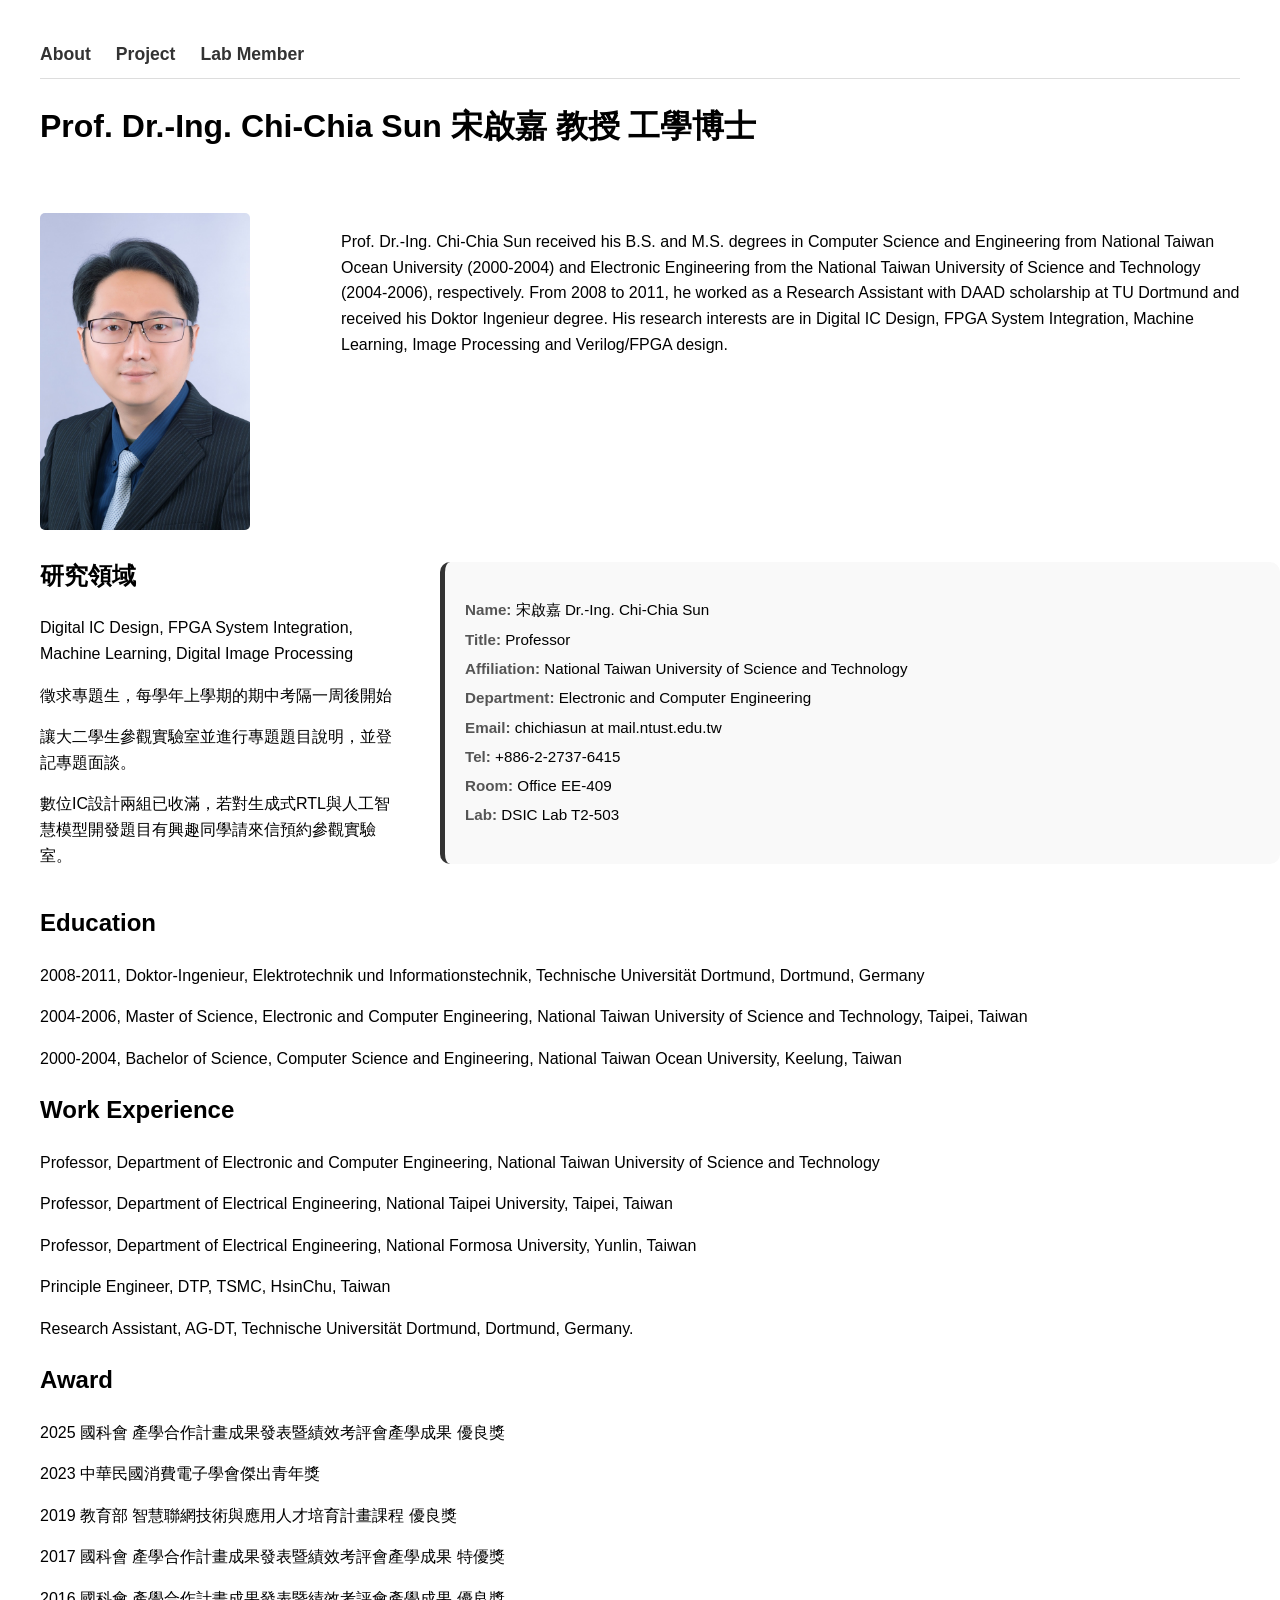
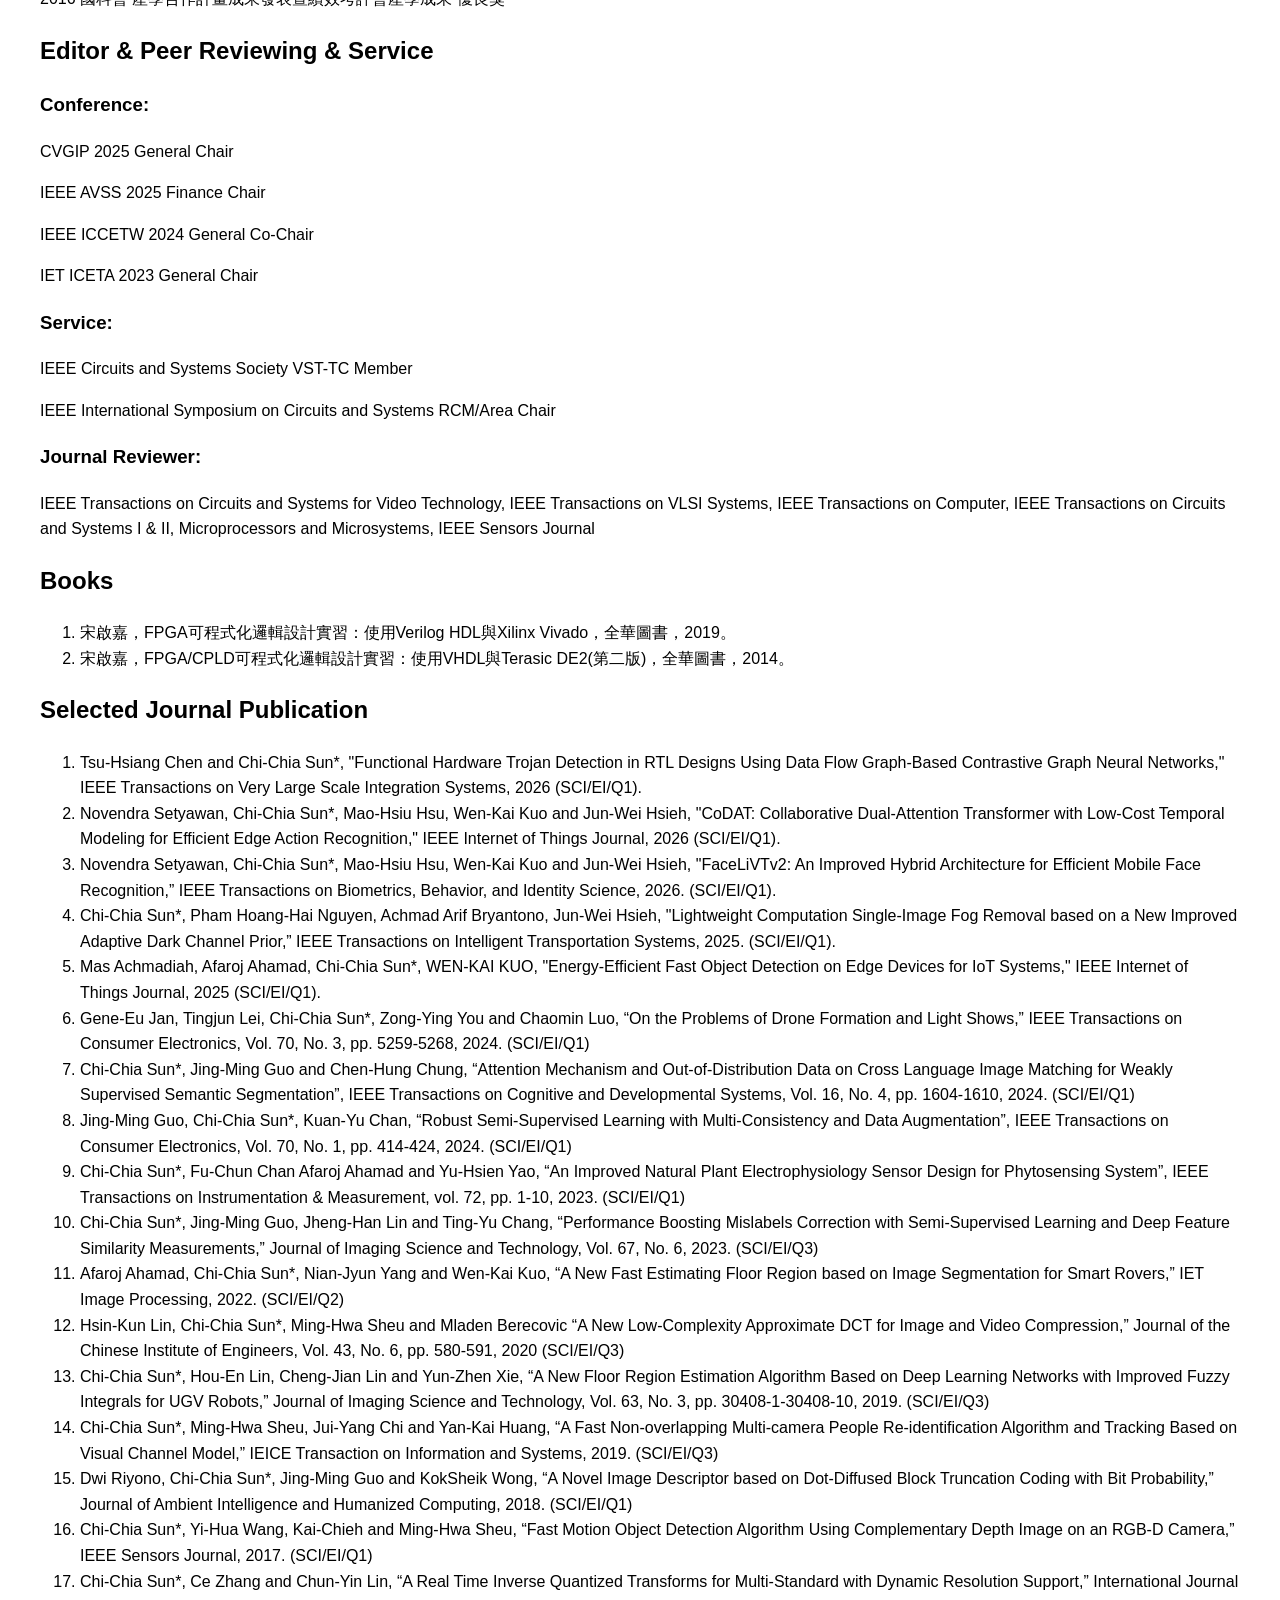
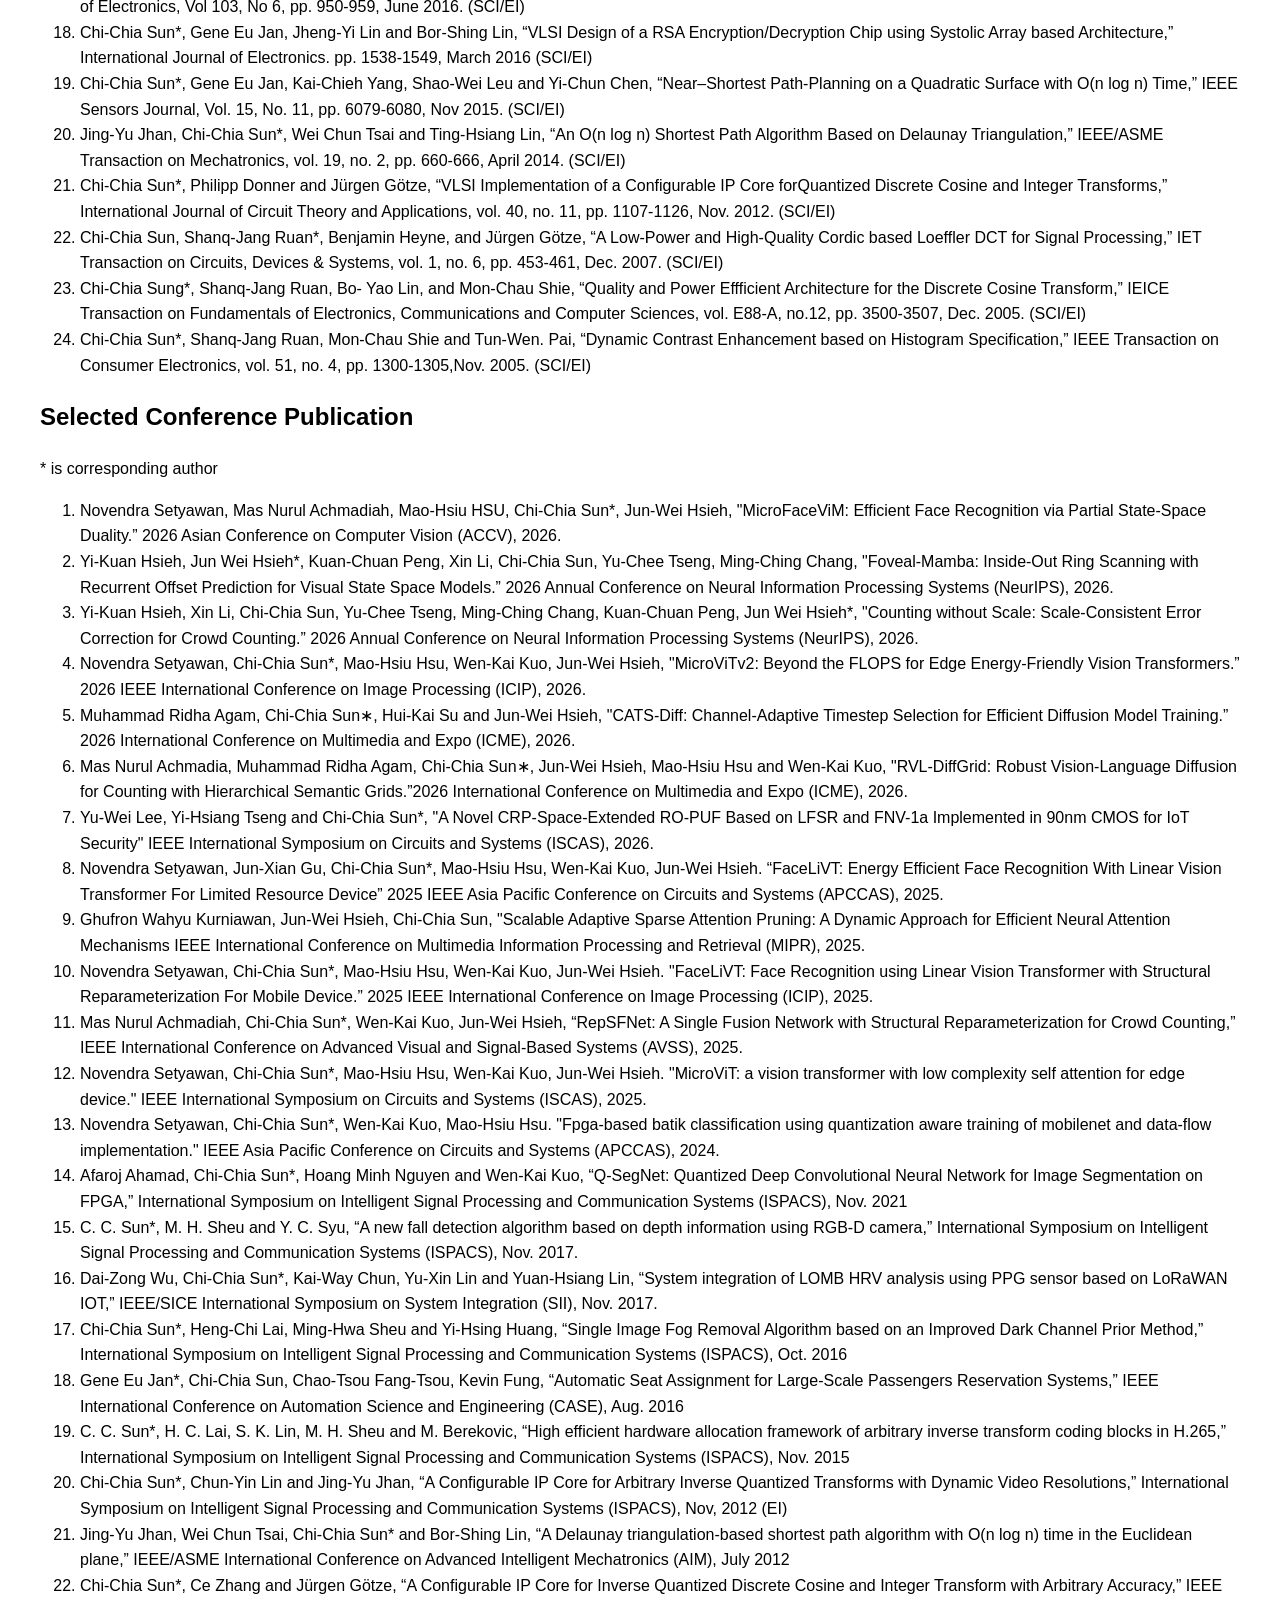
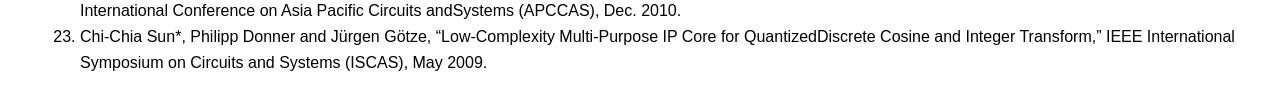
==== commit 673fd523: "Update index.html" ====
--- a/index.html
+++ b/index.html
@@ -39,6 +39,8 @@
                     <p> Digital IC Design, FPGA System Integration, Machine Learning, Digital Image Processing</p>   
                     <p>徵求專題生，每學年上學期的期中考隔一周後開始</p> 
                     <p>讓大二學生參觀實驗室並進行專題題目說明，並登記專題面談。</p> 
+
+                    <p>數位IC設計兩組已收滿，若對生成式RTL與人工智慧模型開發題目有興趣同學請來信預約參觀實驗室。</p> 
                 </div>
             </scetion>
 
